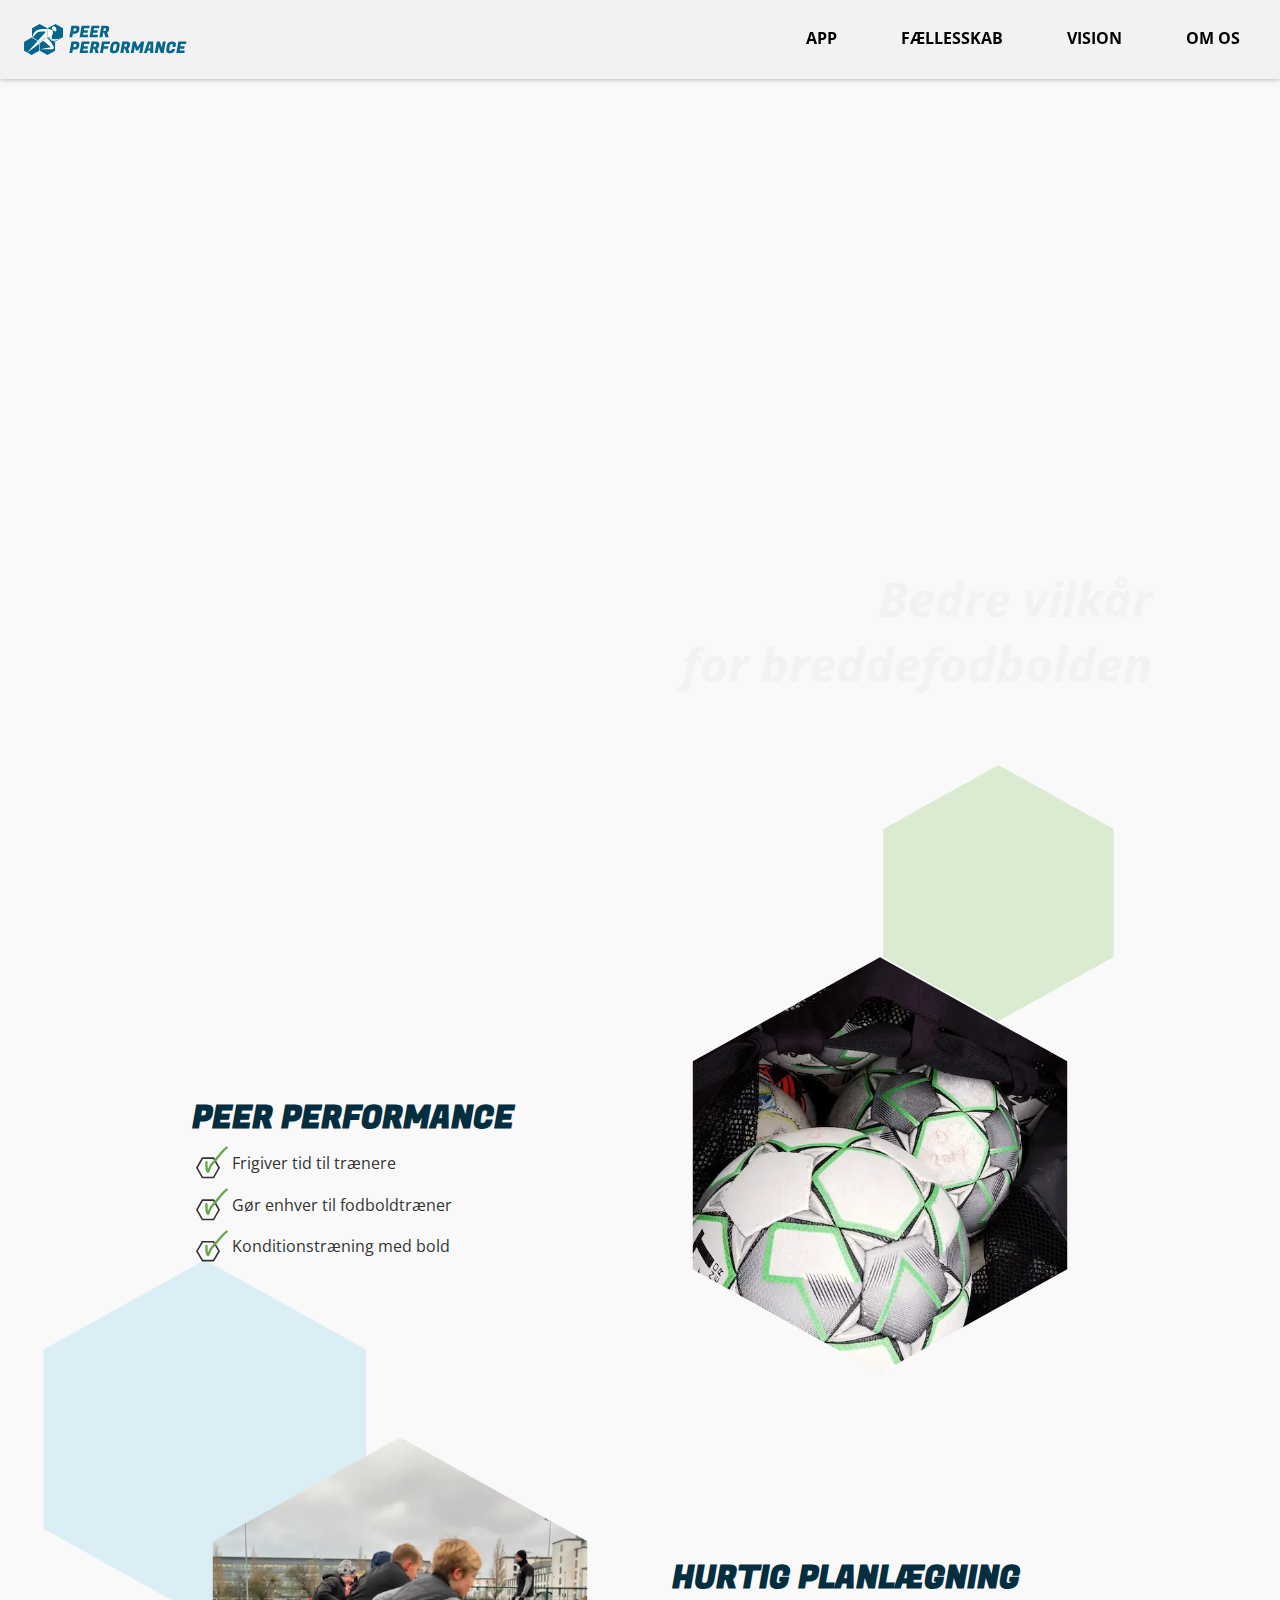
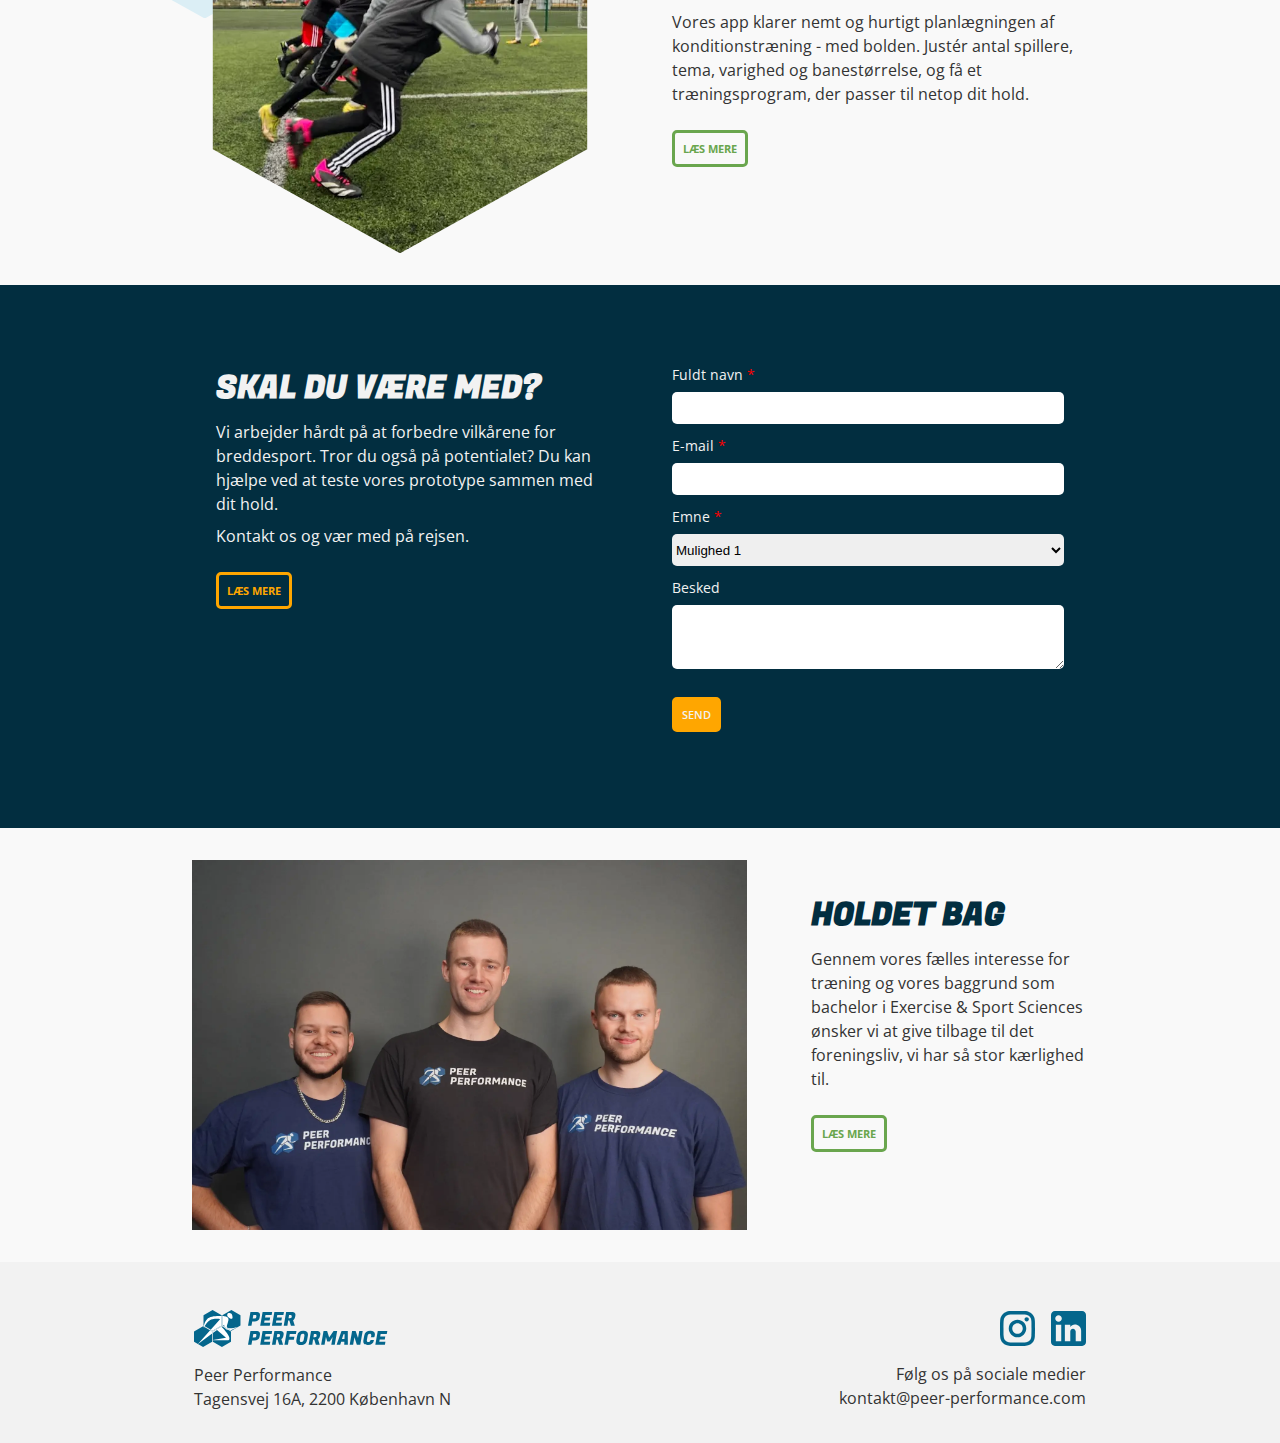
==== index.html @ 998adc9c "Correcting forms and styling. Added dropdown for subject" ====
<!DOCTYPE html>
<html lang="da">

<head>
    <meta charset="UTF-8">
    <meta name="viewport" content="width=device-width, initial-scale=1.0">
    <meta name="robots" content="noindex">

    <!-- favicon -->

    <title>Forside</title>

    <link rel="stylesheet" href="style.css">
    <link rel="stylesheet" href="hex.css">


    <link rel="preconnect" href="https://fonts.googleapis.com">
    <link rel="preconnect" href="https://fonts.gstatic.com" crossorigin>
    <link
        href="https://fonts.googleapis.com/css2?family=Fugaz+One&family=Open+Sans:ital,wght@0,300;0,400;0,500;0,600;0,700;0,800;1,300;1,400;1,500;1,600;1,700;1,800&display=swap"
        rel="stylesheet">
</head>

<body>
    <header>
        <div class="max flex_header">
            <div>
                <a href="index.html"><img src="img/svg/logo_blue.svg" alt="Logo" class="logo"></a>
            </div>
            <nav>
                <ul class="menu">
                    <li><a href="app.html">App</a></li>
                    <li><a href="community.html">Fællesskab</a></li>
                    <li><a href="vision.html">Vision</a></li>
                    <li><a href="about.html">Om os</a></li>
                </ul>
                <div class="burger">
                    <div class="line"></div>
                    <div class="line"></div>
                    <div class="line"></div>
                </div>
            </nav>
        </div>
    </header>
    <main>

        <article class="space_bottom">
            <video autoplay muted loop class="video">
                <source src="https://anikaborup.dk//kea/05_indhold/video_peer_performance/forsidevideo.mp4"
                    type="video/mp4">
            </video>
            <div class="overlay">
                <h1 class="light_txt right_txt">Bedre vilkår <br> for breddefodbolden</h1>
            </div>
        </article>

        <article class=" grid_1-1 space">
            <div class="order ">
                <img src="img/webp/bolde_i_net.webp" alt="Billede af fodbolde" class="hex">
            </div>
            <div class=" space_top">
                <h2>Peer Performance</h2>
                <div>
                    <div class="flex_row flex_checkmark">
                        <img src="img/svg/checkmark.svg" alt="checkmark" class="checkmark">
                        <p>Frigiver tid til trænere</p>
                    </div>
                    <div class="flex_row flex_checkmark">
                        <img src="img/svg/checkmark.svg" alt="checkmark" class="checkmark">
                        <p>Gør enhver til fodboldtræner</p>
                    </div>
                    <div class="flex_row flex_checkmark">
                        <img src="img/svg/checkmark.svg" alt="checkmark" class="checkmark">
                        <p>Konditionstræning med bold</p>
                    </div>
                </div>
            </div>


        </article>


        <article class="grid_1-1 space">
            <div class="">
                <img src="img/webp/drenge_lober.webp" alt="Billede af fodbolde" class="hex">
            </div>
            <div class="flex_col space_top ">
                <h2>Hurtig planlægning</h2>
                <p>Vores app klarer nemt og hurtigt planlægningen af konditionstræning - med bolden. Justér antal
                    spillere, tema, varighed
                    og banestørrelse, og få et træningsprogram, der passer til netop dit hold.</p>
                <a href="app.html" class="knap_2 green">Læs mere</a>
            </div>

        </article>

        <article>
            <!-- <img src="img/svg/blaa_top.svg" alt="figurtop" class="top"> -->
            <div class="blaa">
                <div class="layout_form grid_1-1_top luft">
                    <div class="flex_col">
                        <h2 class="light_txt">Skal du være med?</h2>
                        <p class="light_txt">Vi arbejder hårdt på at forbedre vilkårene for breddesport. Tror du også på
                            potentialet? Du kan hjælpe ved at teste
                            vores prototype sammen med dit hold.</p>
                        <p class="light_txt">Kontakt os og vær med på rejsen.</p>
                        <a href="platform.html" class="knap_2">Læs mere</a>
                    </div>
                    <form action="succes.html" name="index-form">
                        <div class="form-felt">
                            <label for="firstname">Fuldt navn <span class="required">*</span></label>
                            <input id="firstname" name="fullname" type="text" autocomplete="name" required>
                        </div>

                        <div class="form-felt">
                            <label for="email">E-mail <span class="required">*</span></label>
                            <input id="email" name="email" type="email" autocomplete="email" required>
                        </div>

                        <div class="form-felt">
                            <label for="subject">Emne <span class="required">*</span></label>
                            <!-- <input id="subject" name="subject" type="text" autocomplete="off"> -->
                            <select name="subject" id="subject">
                                <option value="opt1">Mulighed 1</option>
                                <option value="opt2">Mulighed 2</option>
                                <option value="other">Andet</option>
                            </select>
                        </div>

                        <div class="form-felt">
                            <label for="message">
                                Besked</label>
                            <textarea name="besked" id="message" rows="3" cols="40" autocomplete="off"></textarea>
                        </div>

                        <div class="button_luft">
                            <button type="submit">Send</button>
                        </div>
                    </form>
                </div>
            </div>
            <!-- <img src="img/svg/blaa_bund.svg" alt="figurbund" class="bund"> -->
        </article>

        <article class="grid_2-1 space">
            <img src="img/webp/gruppe.webp" alt="Billede af Peer Performance Team">
            <div class="flex_col space_top">
                <h2>Holdet bag</h2>
                <p>Gennem vores fælles interesse for træning og vores baggrund som bachelor i Exercise & Sport Sciences
                    ønsker vi at give
                    tilbage til det foreningsliv, vi har så stor kærlighed til.</p>
                <a href="about.html" class="knap_2 green">Læs mere</a>
            </div>
        </article>

        <!-- HEXAGON -->
        <div class="hex_green hex_index_1"></div>
        <div class="hex_blue hex_index_2"></div>
    </main>
    <footer>
        <div>
            <a href="about.html" class="footer_flex">
                <img src="img/svg/logo_blue.svg" alt="Logo" class="logo_footer">
                <p class="pf">Peer Performance</p>
                <p class="pf">Tagensvej 16A, 2200 København N</p>
            </a>
        </div>
        <div class="social_flex">
            <div class="social_icon_flex">
                <a href="https://www.instagram.com/peerperformance/">
                    <img src="img/svg/instagram.svg" alt="Instagram Logo" class="icon_social">
                </a>
                <a href="https://www.linkedin.com/company/peer-performance">
                    <img src="img/svg/linkedin.svg" alt="LinkedIn Logo" class="icon_social">
                </a>
            </div>
            <p class="pf">Følg os på sociale medier</p>
            <p class="pf">kontakt@peer-performance.com</p>

        </div>
    </footer>
    <script src="script.js"></script>
</body>

</html>
<!-- Af Sif Melkane Hansen -->

<!-- Videreudviklet fra konceptet af Gruppe 01, MMD KEA Vinteren 2023 -->
<!-- Anika Borup Sørensen -->
<!-- Frederikke Gad Kjelstrup -->
<!-- Rosemarie Chidube Dorgu -->
<!-- Sif Melkane Hansen -->
---- style.css ----
/***********************************  VARIABLER  ***********************************/

html {
  --yellow: #ffa600;
  --midnight: #022e40;
  --midnight_2: #1a4252;
  --midnight_3: #305462;
  --brand: #04668c;
  --light_blue: #dbeef5;
  --green: #6aa64e;
  --light_green: #daebd2;
  --white: #f2f2f2;
  --black: #333333;

  --font_1: "Open Sans", sans-serif;
  --font_2: "Fugaz One", sans-serif;
}

/***********************************  RESET + BASE  ***********************************/
* {
  box-sizing: border-box;
}

body {
  margin: 0 auto;
  background-color: #f9f9f9;
  max-width: 2000px;
}

main {
  background-color: #f9f9f9;
  overflow: hidden;

  display: flex;
  flex-direction: column;
  /* gap: 1rem; */
}

.max {
  max-width: 1920px;
  margin: 0 auto;
}

article {
  z-index: 1;
  position: relative;
}

.space {
  margin: 2rem;
}

.space_top {
  margin-top: 2rem;
}
.space_bottom {
  margin-bottom: 2rem;
}

/***********************************  TEKST  ***********************************/

h1 {
  font-family: "Open Sans", sans-serif;
  font-size: 2rem;
  font-style: italic;

  color: var(--midnight);
  margin: 0;
}

h2 {
  font-family: "Fugaz One", sans-serif;
  font-size: 1.35rem;
  text-transform: uppercase;
  color: var(--midnight);
  margin: 0;
}

h3 {
  font-family: "Fugaz One", sans-serif;
  font-size: 1.25rem;
  text-transform: uppercase;
  color: var(--midnight);
  margin: 0;
}

h4 {
  font-family: "Open Sans", sans-serif;
  font-size: 1.5rem;
  font-style: italic;

  text-align: center;

  color: var(--midnight);
}

h5 {
  font-family: "Fugaz One", sans-serif;
  font-size: 1rem;
  text-transform: uppercase;
  color: var(--midnight_2);
  margin: 0;
}

p {
  font-family: "Open Sans", sans-serif;
  font-size: 0.9rem;
  color: var(--black);
  margin: 0;
  max-width: 60ch;
  line-height: 1.5;
}

.pf {
  font-size: 0.75rem;
  text-align: center;
  padding: 0;
}

.quote {
  font-family: "Open Sans", sans-serif;
  font-size: 1.5rem;
  font-weight: 500;
  font-style: italic;

  color: var(--black);
  margin: 0;
}

.quote_from {
  font-family: "Open Sans", sans-serif;
  font-size: 1.25rem;
  font-weight: 500;
  font-style: italic;

  color: var(--black);
  margin: 1rem 0 0;
}

.founder {
  font-family: "Open Sans", sans-serif;
  font-size: 0.8rem;
  font-weight: 800;
  text-transform: uppercase;

  color: var(--midnight_2);
}

.light_txt {
  color: var(--white);
}

.right_txt {
  text-align: right;
}

.center {
  text-align: center;
}
.required {
  color: red;
}

/***********************************  BILLEDER + VIDEO ***********************************/

img {
  max-width: 100%;
  height: auto;
  display: block;
  margin: 0 auto;
}

.logo {
  width: 200px;
  padding: 1rem;
  margin: 0;
}

.logo_footer {
  width: 200px;
  padding: 1rem 0;
  margin: 0;
}

.checkmark {
  width: 2rem;
  margin: 0.25rem;
}

.hero {
  max-height: 500px;
}

.relative_frame {
  position: relative;
}

.overlay {
  position: absolute;
  top: 45%;
  right: 10%;
}

.video {
  width: 100%;
}

.icon {
  width: 175%;
}

.contact img {
  margin: 0;
}

/***********************************  BACKGROUNDS  ***********************************/

.gradient {
  background: linear-gradient(0.15turn, #04668c, #6aa64e, #ffa600);
}

.box {
  padding: 1rem 2rem;
}

.top {
  margin-bottom: -0.1rem;
  display: block;
  width: 105%;
}

.bund {
  margin-top: -0.1rem;
  display: block;
  width: 105%;
}
.blaa {
  background-color: var(--midnight);
  padding: 2rem 0rem;
  z-index: 2;
  /* margin-bottom: 3rem; */
}

/***********************************  HEADER  ***********************************/

header {
  z-index: 1000;

  background-color: var(--white);
  padding: 0.5rem;
  margin-bottom: 0;

  box-shadow: 0 0 5px #52525280;
}

header a {
  text-decoration: none;
  color: var(--sort);
}

header nav ul {
  list-style: none;
}

.flex_header {
  display: flex;
  flex-direction: row;
  justify-content: space-between;
  align-items: center;
}

/***********************************  BURGERMENU  ***********************************/

.burger {
  width: 30px;
  height: 20px;
  cursor: pointer;
  margin-right: 1rem;
}

.burger .line {
  width: 100%;
  height: 2px;
  background-color: var(--brand);
  margin-bottom: 5px;
  transition: 0.2s linear;
}
.burger {
  display: none;
}

@media screen and (max-width: 1000px) {
  .menu {
    display: none;
  }
  .burger {
    display: block;
  }
  .burger.active .line:nth-child(1) {
    transform: rotate(45deg) translate(5px, 5px);
    transition: 0.2s linear;
  }

  .burger.active .line:nth-child(2) {
    opacity: 0;
    transition: 0.15s linear;
  }

  .burger.active .line:nth-child(3) {
    transform: rotate(-45deg) translate(5px, -5px);
    transition: 0.2s linear;
  }

  nav.active .menu {
    display: block;
    background-color: var(--white);
    position: absolute;
    left: 0;
    top: 65px;
    width: 100%;
    height: 100%;
    /* box-shadow: 0 0 10px rgba(0, 0, 0, 0.1); */
    z-index: 100;
  }

  nav.active .menu li {
    margin: 2rem 0;
  }
}

/***********************************  FOOTER  ***********************************/

footer {
  background-color: var(--white);
  padding: 2rem;

  display: flex;
  flex-direction: column;
  align-items: center;
  gap: 4rem;
}

.pf {
  font-size: 1rem;
  padding: 0;
}

.social_flex,
.footer_flex {
  display: flex;
  flex-direction: column;
  align-items: center;
}
.social_icon_flex {
  display: flex;
  flex-direction: row;
  align-items: center;
  justify-items: center;
  gap: 1rem;
  margin: 1rem 0;
}

/***********************************  LINKS  ***********************************/

a {
  text-decoration: none;
  color: var(--sort);
}

.link {
  text-decoration: underline;
}

/***********************************  LISTER  ***********************************/

ul {
  font-family: "Open Sans", sans-serif;
  font-size: 1rem;
  font-weight: bold;
  text-align: center;
  text-transform: uppercase;
  color: var(--sort);

  padding: 1rem 1rem 1rem 1rem;
  margin: 0;
}

li {
  padding: 0 1rem;
}

/***********************************  LISTEPUNKTER  ***********************************/

/* Nedenstående er lånt herfra https://codepen.io/toianw/pen/YqEqrz */

li {
  list-style-type: none;
}

li > a {
  display: inline-block;
  position: relative;
}

li > a::after {
  content: "";
  display: block;
  margin: auto;
  height: 3px;
  width: 0;
  top: 5px;
  background: transparent;
  transition: all 0.3s;
}

li > a:hover::after,
li > a.active-nav::after {
  width: 100%;
  background: var(--yellow);
}

/***********************************  FORM  ***********************************/

form {
  border-radius: 8px;
  display: flex;
  flex-direction: column;
  gap: 0.75rem;

  font-family: "Open Sans", sans-serif;
  font-size: 0.85rem;
  color: var(--white);

  /* margin: 2rem 0 0; */
}

label,
input,
select {
  display: block;
  max-width: 100%;
  height: 2rem;
  border-radius: 5px;
  border: none;
}

label {
  height: fit-content;
}

textarea {
  display: block;
  max-width: 100%;
  min-width: 100%;
  height: 4rem;
  border-radius: 5px;
  border: none;
}

.form-felt {
  display: grid;
  gap: 0.5rem;
}

/***********************************  KNAPPER  ***********************************/

button {
  background-color: var(--yellow);
  border-style: solid;
  border-color: var(--yellow);
  border-radius: 5px;
  padding: 0.5rem;

  font-family: "Open Sans", sans-serif;
  font-size: 0.7rem;
  font-weight: 600;
  color: var(--white);
  text-transform: uppercase;
  width: fit-content;
}

button:visited {
  color: var(--white);
}

button:hover {
  border-style: solid;
  border-color: var(--yellow);
  background-color: transparent;
  color: var(--yellow);
}

.button_luft {
  padding: 1rem 0rem;
}

.knap_1 {
  background-color: var(--green);
  border-style: solid;
  border-color: var(--green);
  border-radius: 5px;
  padding: 0.5rem;
  margin-top: 1rem;

  font-family: "Open Sans", sans-serif;
  font-size: 0.7rem;
  font-weight: 600;
  color: var(--white);
  text-transform: uppercase;
  width: fit-content;
}

.knap_1:visited {
  color: var(--white);
}

.knap_1:hover {
  border-style: solid;
  border-color: var(--green);
  background-color: transparent;
  color: var(--green);
}

.knap_2 {
  border-style: solid;
  border-color: var(--yellow);
  border-radius: 5px;
  padding: 0.5rem;
  margin-top: 1rem;

  font-family: "Open Sans", sans-serif;
  font-size: 0.7rem;
  font-weight: 700;
  color: var(--yellow);
  text-transform: uppercase;
  width: fit-content;
}

.knap_2:visited {
  color: var(--yellow);
}
.knap_2:hover {
  background-color: var(--yellow);
  color: var(--white);
}

.green {
  border-color: var(--green);
  color: var(--green);
}

.green:visited {
  color: var(--green);
}
.green:hover {
  background-color: var(--green);
  color: var(--white);
}

/***********************************  FLEX + GRID  ***********************************/

.flex_row {
  display: flex;
  flex-direction: row;
}
.flex_col {
  display: flex;
  flex-direction: column;
  gap: 0.5rem;
  /* margin: 2rem auto; */
}

.flex_space {
  margin: 2rem auto;
}

.flex_elements {
  display: flex;
  flex-direction: row;
  justify-content: space-between;
}

.flex_checkmark {
  align-items: center;
}

.grid_flex {
  display: grid;
  grid-template-columns: repeat(auto-fill, minmax(250px, 1fr));
  gap: 2rem;
}

.grid_1-4 {
  display: grid;
  grid-template-columns: 1fr 4fr;
  gap: 1rem;
}

.grid_1-1-1_mobil {
  display: grid;
  grid-template-columns: 1fr 1fr 1fr;
  gap: 1rem;
}

.grid_step {
  display: grid;
  grid-template-columns: 1fr 1fr;
  gap: 2rem;
  align-items: center;
  margin-top: 2rem;

  position: relative;
}
/* .step_arrow_1 {
  height: 100px;
} */
.step_hex_2 {
  grid-column: 1;
  grid-row: 3;
}

.step_txt_2 {
  grid-column: 2;
  grid-row: 3;
}

.step_arrow_2 {
  grid-column: 1;
  grid-row: 4;
}
.step_hex_3 {
  grid-column: 1;
}
.step_txt_3 {
  grid-column: 2;
  grid-row: 5;
}

.about_headings {
  display: flex;
  flex-direction: column;
  gap: 0.25rem;
}
.about_contact {
  display: flex;
  flex-direction: column;
  gap: 0.75rem;
  margin-top: 0.75rem;
}

.contact {
  display: flex;
  flex-direction: row;
  gap: 1rem;
  align-items: center;
}

.layout_form {
  display: flex;
  flex-direction: column;
  gap: 2.5rem;
}

/***********************************  SPECIALS  ***********************************/

.luft {
  padding: 1rem 1.5rem;
}

.badge {
  z-index: 1;
  position: absolute;
  top: 92%;
  left: 30%;
  width: 4rem;
}

/***********************************  TABLET  ***********************************/
/***********************************  TABLET  ***********************************/

@media (min-width: 600px) {
  /************** TEXT **************/
  h1 {
    font-size: 2.75rem;
  }

  /************** GRID **************/

  .order {
    order: 2;
  }

  .grid_1-1 {
    display: grid;
    grid-template-columns: 1fr 1fr;
    gap: 4rem;
    align-items: center;

    margin: 2rem 10%;
  }
  .grid_1-1_top {
    display: grid;
    grid-template-columns: 1fr 1fr;
    gap: 4rem;

    margin: 2rem 10%;
  }

  .grid_flex {
    display: grid;
    grid-template-columns: repeat(auto-fill, minmax(250px, 1fr));
    gap: 3rem;
  }

  .center_web {
    text-align: center;
  }

  .badge {
    z-index: 1;
    position: absolute;
    top: 90%;
    left: 30%;
    width: 5rem;
  }
}

/***********************************  DESKTOP  ***********************************/
/***********************************  DESKTOP  ***********************************/

@media (min-width: 1000px) {
  /************** HEADER **************/
  header {
    position: sticky;
    top: 0;
    display: flex;
    justify-content: space-between;
    align-items: center;
  }

  header nav ul {
    display: flex;
    justify-content: space-between;
    list-style: none;

    gap: 2rem;
    overflow-x: auto;
  }
  .flex_header {
    width: 1400px;
    margin: 0 auto;
  }

  footer {
    display: flex;
    flex-direction: row;
    justify-content: space-around;
  }

  .footer_flex {
    align-items: start;
  }

  .social_flex {
    align-items: end;
  }

  /************** WHITESPACE **************/
  .space {
    margin: 2rem 15%;
  }

  .frame {
    padding: 2rem 2rem;
    border-radius: 5px;
  }

  .distance {
    margin: 2rem 15%;
  }

  .box {
    padding: 5rem 10rem;
  }

  .grid_1-1 {
    margin: 2rem 15%;
  }
  .grid_1-1_top {
    margin: 2rem 15%;
  }
  /************** TEKSTER **************/
  h1 {
    font-size: 3rem;
    margin: 5rem 0;
  }
  h2 {
    font-size: 2rem;
  }
  h3 {
    font-size: 1.25rem;
  }
  h4 {
    font-size: 3.5rem;
    margin: 0 15%;
  }

  p {
    font-size: 1rem;
  }

  /************** GRID **************/

  .grid_flex {
    display: grid;
    grid-template-columns: repeat(auto-fill, minmax(275px, 1fr));
    gap: 3rem;
  }

  .grid_2-1 {
    display: grid;
    grid-template-columns: 2fr 1fr;
    gap: 4rem;

    margin: 2rem 15%;
  }

  .grid_1-1-1 {
    display: grid;
    grid-template-columns: 1fr 1fr 1fr;
    gap: 2rem;
    margin: 2rem 15%;
  }
  .grid_step {
    display: grid;
    grid-template-columns: 2fr 1fr 2fr 1fr 2fr;
    gap: 2rem;
    align-items: center;
  }

  .step_txt_1 {
    grid-column: 1;
    grid-row: 2;
  }
  .step_arrow_1 {
    transform: rotate(270deg);
    grid-column: 2;
    grid-row: 1;
  }
  .step_hex_2 {
    grid-column: 3;
    grid-row: 1;
  }

  .step_txt_2 {
    grid-column: 3;
    grid-row: 2;
  }

  .step_arrow_2 {
    transform: rotate(270deg);
    grid-column: 4;
    grid-row: 1;
  }
  .step_hex_3 {
    grid-column: 5;
    grid-row: 1;
  }
  .step_txt_3 {
    grid-column: 5;
    grid-row: 2;
  }
  .badge {
    z-index: 1;
    position: absolute;
    top: 28%;
    left: 93%;
    width: 5rem;
  }

  /************** VIDEO + FOTO **************/
  .overlay {
    position: absolute;
    top: 50%;
    right: 10%;
  }
  .video {
    margin: 0;
    height: 90vh;
  }

  /* .image {
    border-radius: 5px;
  } */

  .icon {
    width: 175%;
    /* margin: 0 auto 3rem; */
  }

  /************** FOTO HOVER **************/
  .person .image-container {
    position: relative;
    width: 100%;
  }

  .person .image-container .hover-img {
    position: absolute;
    top: -32px;
    left: 0;
    opacity: 0;
    transition: opacity 0.3s ease-in-out;
  }

  .person .image-container:hover .hover-img {
    opacity: 1;
  }
}
---- hex.css ----
/***********************************  HEXAGONER  ***********************************/

.hex {
  clip-path: polygon(50% 0, 95% 25%, 95% 75%, 50% 100%, 5% 75%, 5% 25%);
  max-height: 430px;
}

.hex_bag {
  clip-path: polygon(50% 0, 95% 25%, 95% 75%, 50% 100%, 5% 75%, 5% 25%);
  background-color: var(--brand);
  width: 100%;
  padding: 3%;
}

.hex_bag_2 {
  clip-path: polygon(50% 0, 95% 25%, 95% 75%, 50% 100%, 5% 75%, 5% 25%);
  background-color: var(--brand);
  width: 100%;
  padding: 3%;
}

.hex_baggrund {
  position: relative;
}

.hex_green {
  background-color: var(--light_green);
  clip-path: polygon(50% 0, 95% 25%, 95% 75%, 50% 100%, 5% 75%, 5% 25%);
  aspect-ratio: 1/1;
  width: 20%;
}

.hex_blue {
  background-color: var(--light_blue);
  clip-path: polygon(50% 0, 95% 25%, 95% 75%, 50% 100%, 5% 75%, 5% 25%);
  aspect-ratio: 1/1;
  width: 20%;
}

.hex_gradient {
  background: linear-gradient(0.15turn, #dbeef5, #daebd2, #ffe1a9);
  clip-path: polygon(50% 0, 95% 25%, 95% 75%, 50% 100%, 5% 75%, 5% 25%);
  aspect-ratio: 1/1;
  width: 20%;
}

/***********************************  PLACERING  ***********************************/

.hex_index_1 {
  position: absolute;
  top: 85%;
  left: 68%;
  width: 47%;
}
.hex_index_2 {
  position: absolute;
  top: 150%;
  left: -21%;
  width: 78%;
}

.hex_app_1 {
  position: absolute;
  top: 87%;
  left: 40%;
  width: 61%;
}
.hex_app_2 {
  position: absolute;
  top: 510%;
  left: 34%;
  width: 65%;
}
.hex_vision_1 {
  position: absolute;
  top: 70%;
  left: -17%;
  width: 61%;
}
.hex_vision_2 {
  position: absolute;
  top: 115%;
  left: 70%;
  width: 33%;
}
.hex_vision_3 {
  position: absolute;
  top: 173%;
  left: 58%;
  width: 55%;
}

/***********************************  TABLET  ***********************************/

@media (min-width: 600px) {
  .hex_bag {
    margin: 1rem;
  }

  .hex_index_1 {
    top: 121%;
    left: 67%;
    width: 20%;
  }
  .hex_index_2 {
    top: 100%;
    left: 2%;
    width: 28%;
  }

  .hex_app_1 {
    top: 99%;
    left: 20%;
    width: 21%;
  }
  .hex_app_2 {
    top: 316%;
    left: 27%;
    width: 20%;
  }
  .hex_vision_1 {
    top: 70%;
    left: 9%;
    width: 20%;
  }

  .hex_vision_2 {
    top: 71%;
    left: 74%;
    width: 35%;
  }

  .hide {
    display: none;
  }
}

/***********************************  DESKTOP  ***********************************/

@media (min-width: 1000px) {
  .hex_index_1 {
    top: 85%;
    left: 68%;
    width: 20%;
  }
  .hex_index_2 {
    top: 140%;
    left: 2%;
    width: 28%;
  }

  .hex_app_1 {
    top: 106%;
    left: 20%;
    width: 21%;
  }
  .hex_app_2 {
    top: 316%;
    left: 27%;
    width: 20%;
  }
  .hex_vision_1 {
    top: 70%;
    left: 9%;
    width: 20%;
  }

  .hex_vision_2 {
    top: 71%;
    left: 74%;
    width: 35%;
  }
}
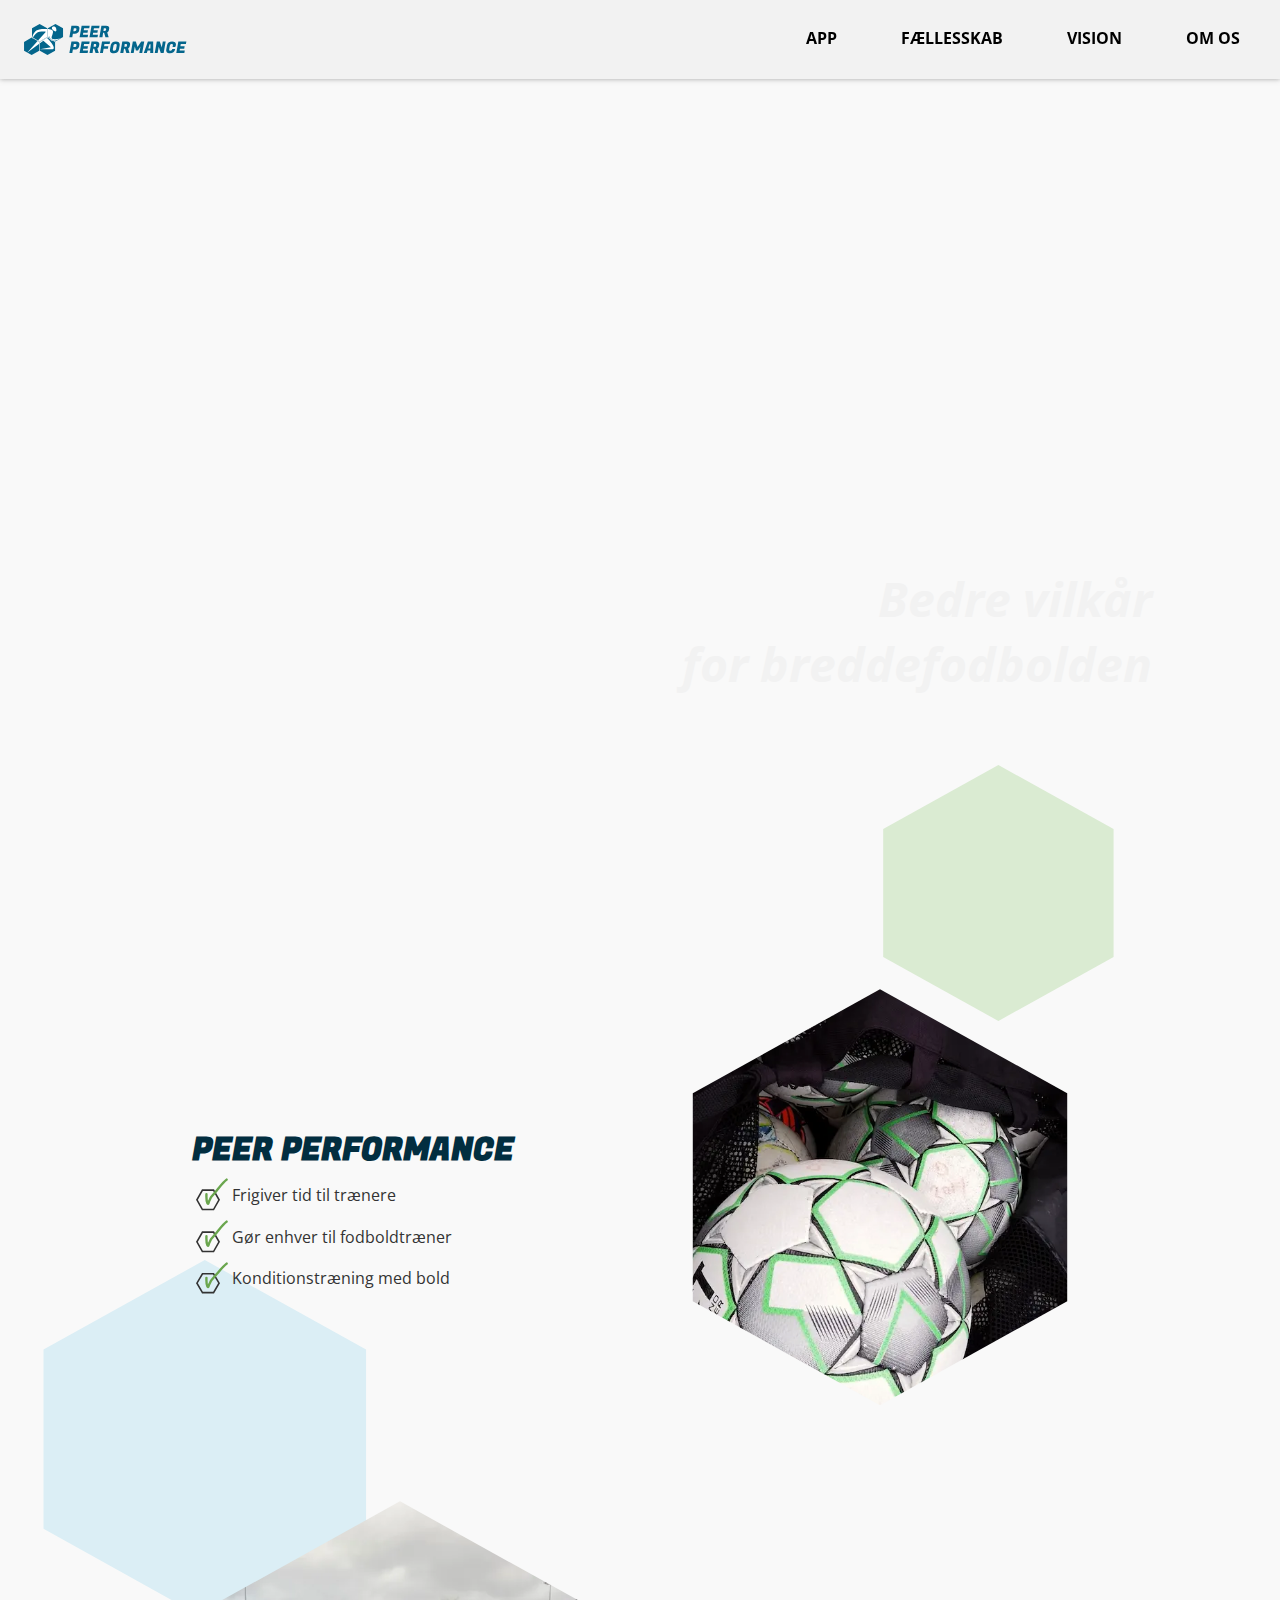
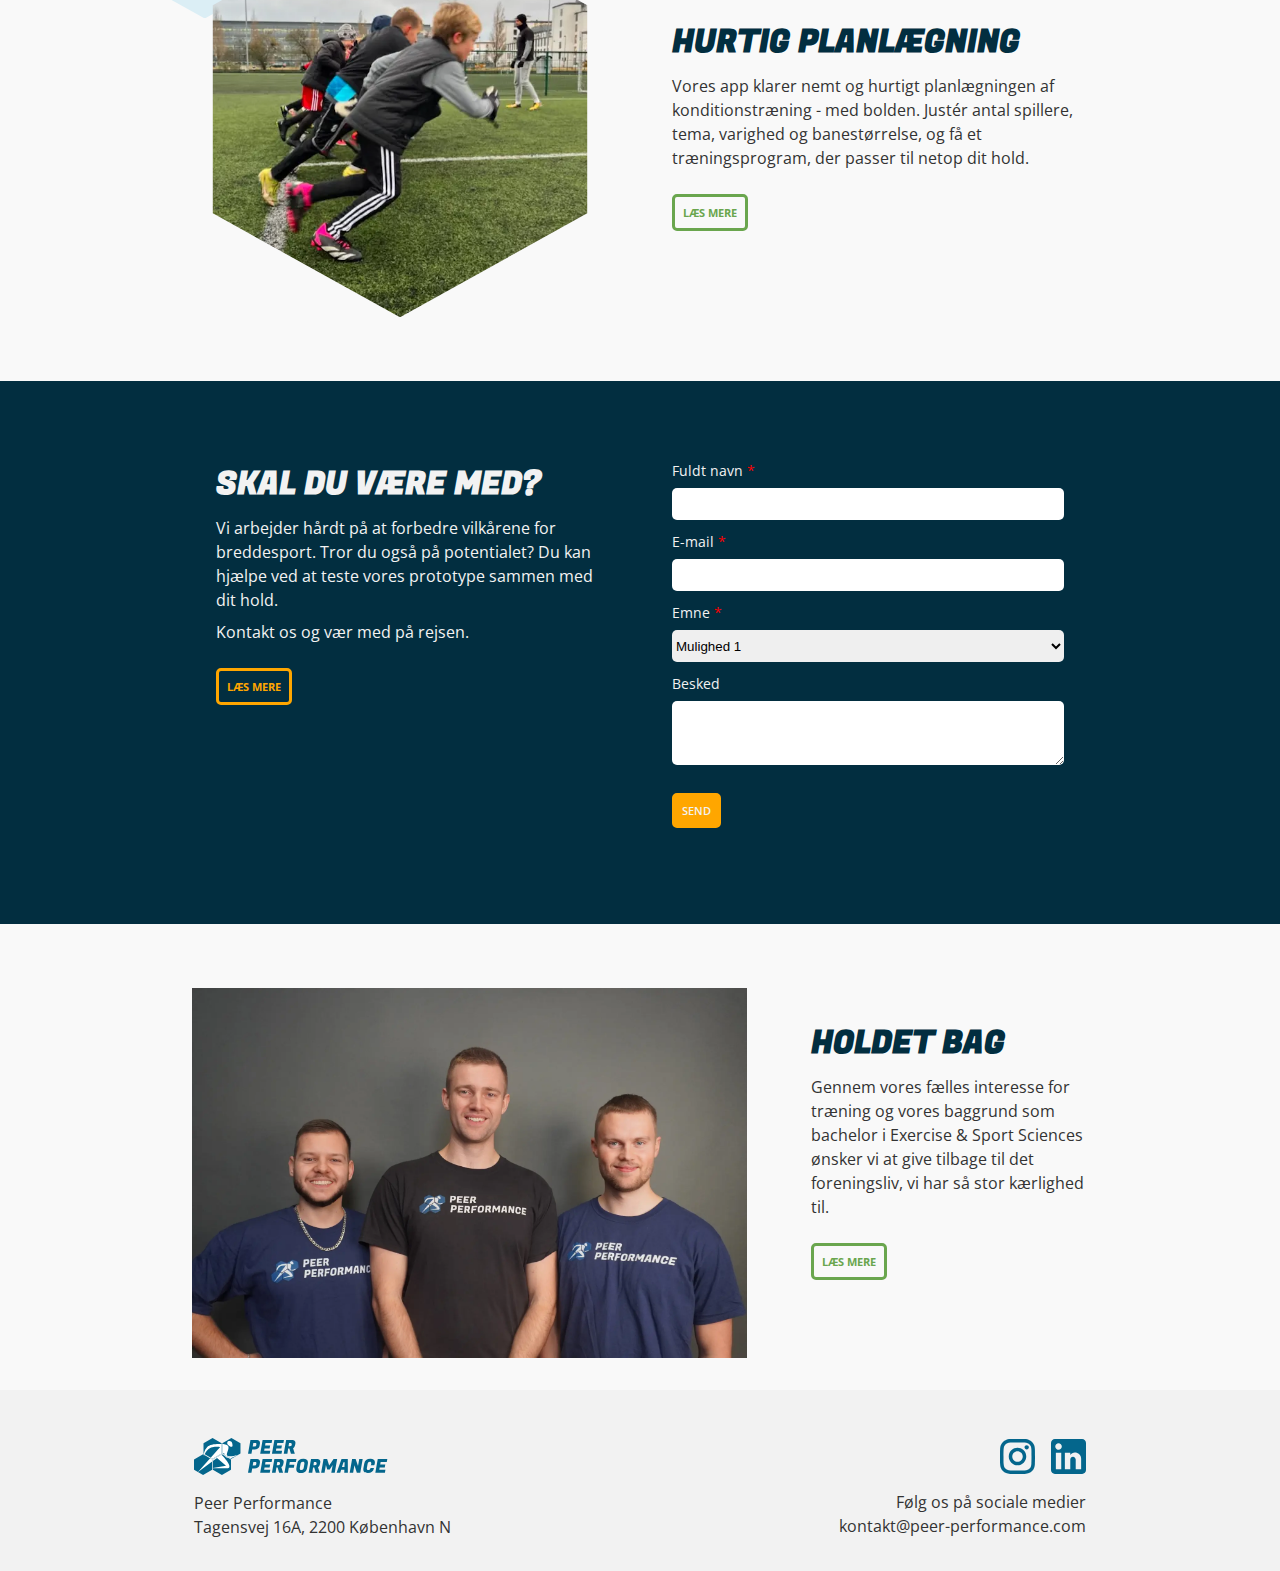
==== commit 5ccbba0a: "favicon" ====
--- a/index.html
+++ b/index.html
@@ -6,7 +6,10 @@
     <meta name="viewport" content="width=device-width, initial-scale=1.0">
     <meta name="robots" content="noindex">
 
-    <!-- favicon -->
+    <link rel="apple-touch-icon" sizes="180x180" href="apple-touch-icon.png">
+    <link rel="icon" type="image/png" sizes="32x32" href="favicon-32x32.png">
+    <link rel="icon" type="image/png" sizes="16x16" href="favicon-16x16.png">
+    <link rel="manifest" href="site.webmanifest">
 
     <title>Forside</title>
 
--- a/style.css
+++ b/style.css
@@ -197,8 +197,8 @@
 
 .overlay {
   position: absolute;
-  top: 45%;
-  right: 10%;
+  top: 55%;
+  right: 5%;
 }
 
 .video {
@@ -333,6 +333,8 @@
 footer {
   background-color: var(--white);
   padding: 2rem;
+  position: relative;
+  z-index: 5;
 
   display: flex;
   flex-direction: column;
@@ -679,6 +681,10 @@
 /***********************************  TABLET  ***********************************/
 
 @media (min-width: 600px) {
+  main {
+    gap: 2rem;
+  }
+
   /************** TEXT **************/
   h1 {
     font-size: 2.75rem;
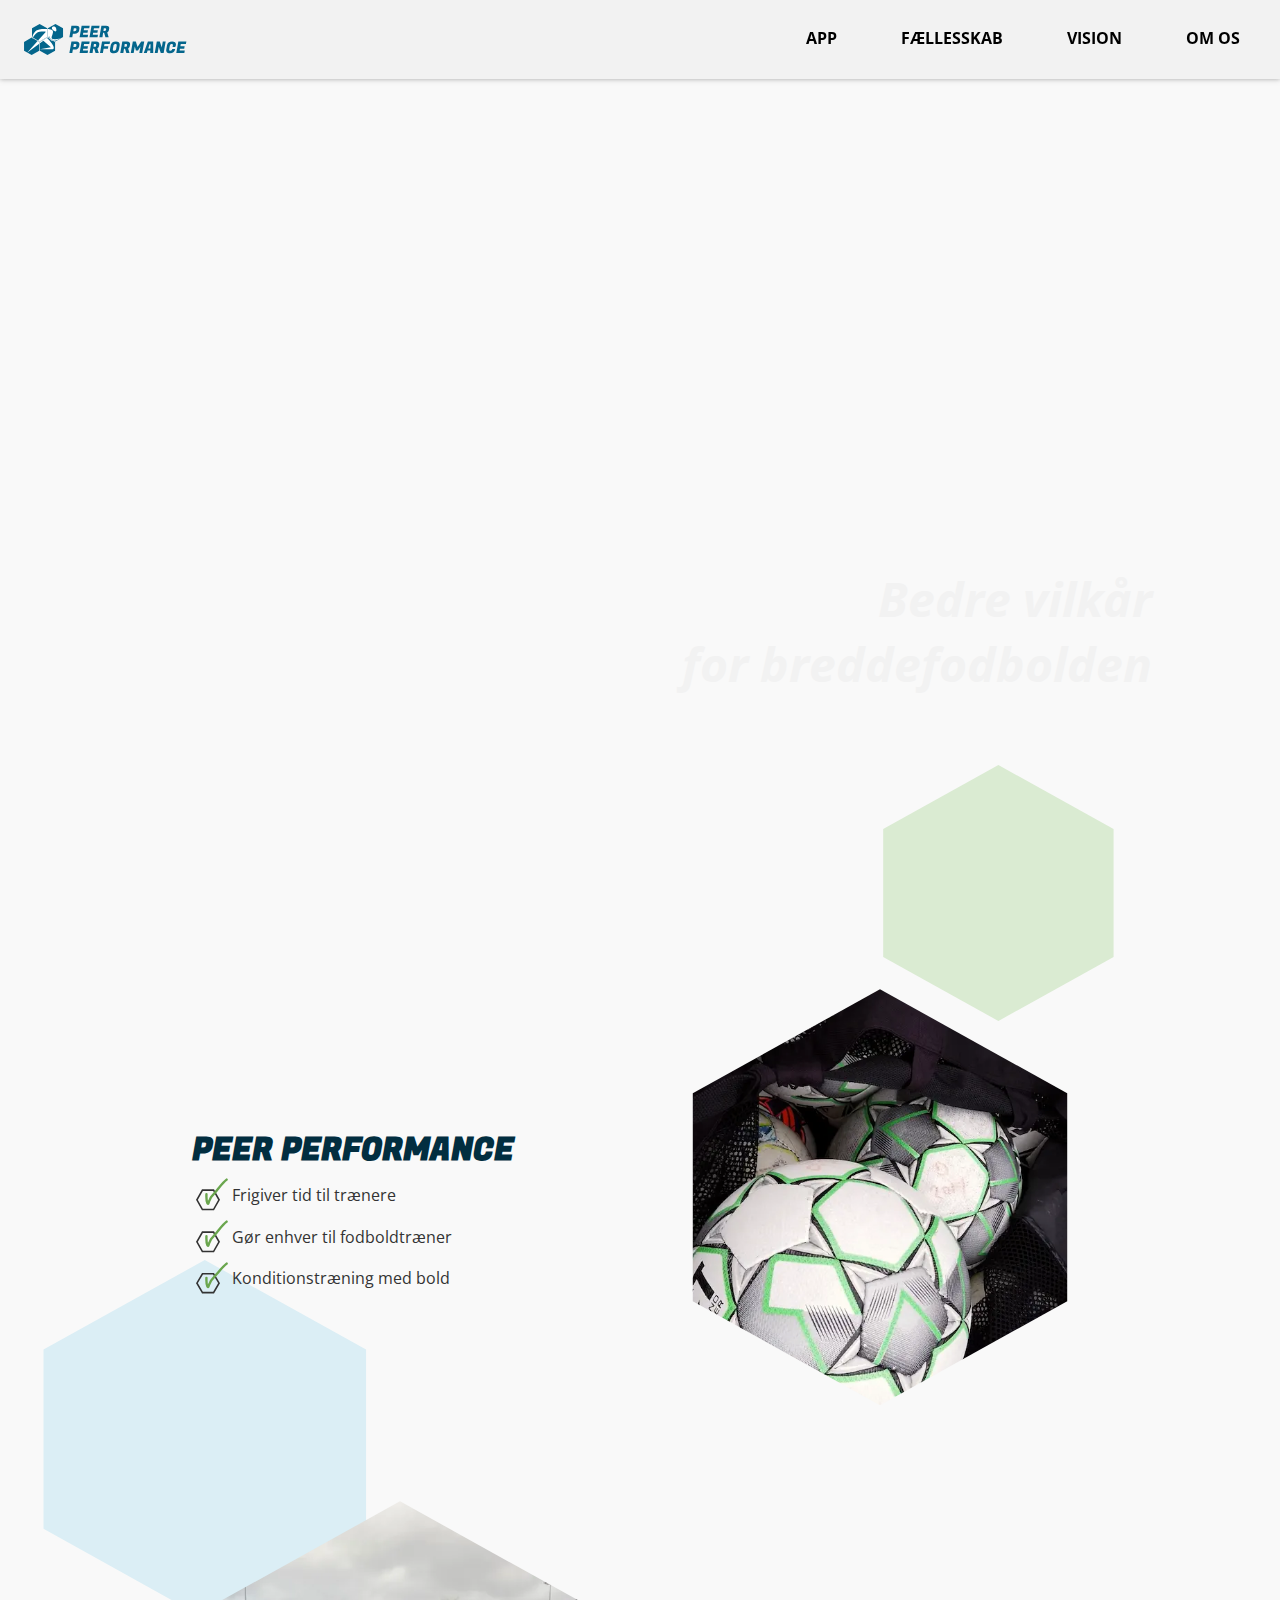
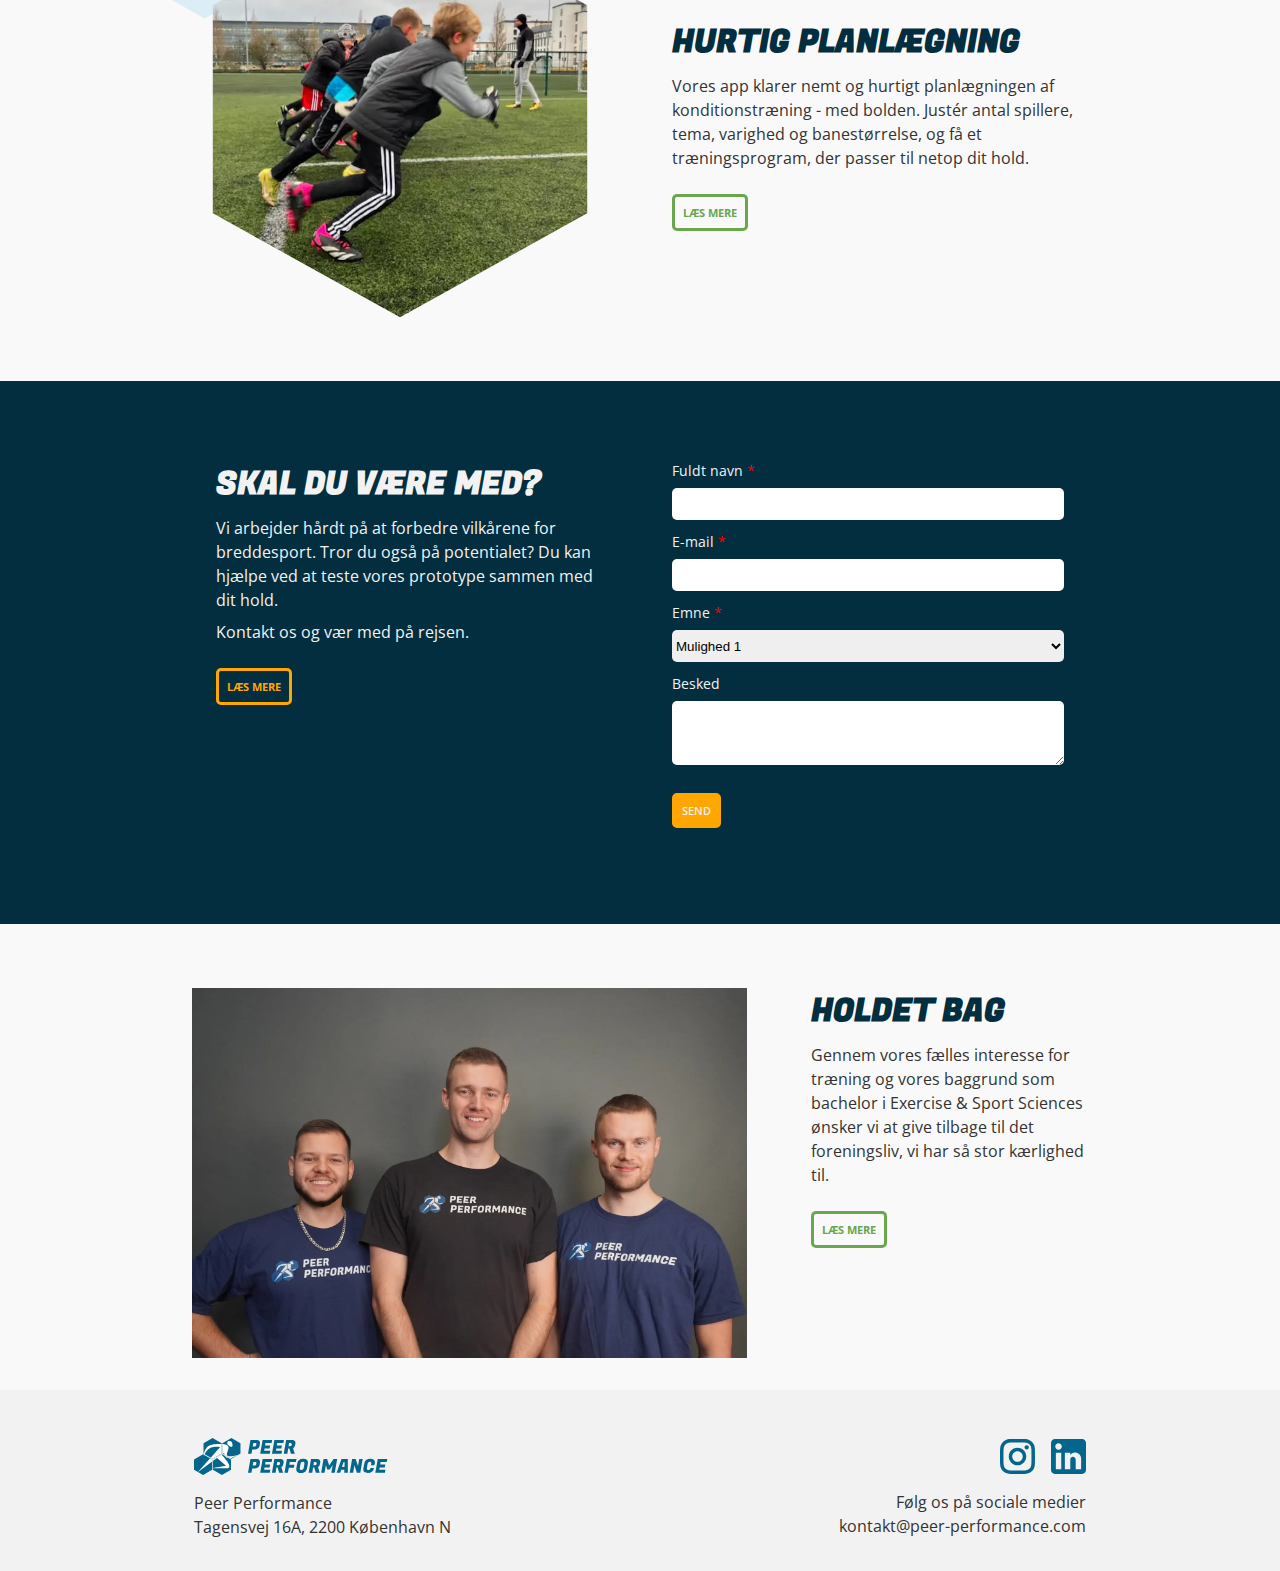
==== commit bf9d3869: "adjusting" ====
--- a/index.html
+++ b/index.html
@@ -52,7 +52,7 @@
                 <source src="https://anikaborup.dk//kea/05_indhold/video_peer_performance/forsidevideo.mp4"
                     type="video/mp4">
             </video>
-            <div class="overlay">
+            <div class="heading">
                 <h1 class="light_txt right_txt">Bedre vilkår <br> for breddefodbolden</h1>
             </div>
         </article>
@@ -147,7 +147,7 @@
 
         <article class="grid_2-1 space">
             <img src="img/webp/gruppe.webp" alt="Billede af Peer Performance Team">
-            <div class="flex_col space_top">
+            <div class="flex_col">
                 <h2>Holdet bag</h2>
                 <p>Gennem vores fælles interesse for træning og vores baggrund som bachelor i Exercise & Sport Sciences
                     ønsker vi at give
--- a/style.css
+++ b/style.css
@@ -6,6 +6,7 @@
   --midnight_2: #1a4252;
   --midnight_3: #305462;
   --brand: #04668c;
+  --brand_light: #6da6bc;
   --light_blue: #dbeef5;
   --green: #6aa64e;
   --light_green: #daebd2;
@@ -70,7 +71,7 @@
 
 h2 {
   font-family: "Fugaz One", sans-serif;
-  font-size: 1.35rem;
+  font-size: 1.45rem;
   text-transform: uppercase;
   color: var(--midnight);
   margin: 0;
@@ -195,7 +196,7 @@
   position: relative;
 }
 
-.overlay {
+.heading {
   position: absolute;
   top: 55%;
   right: 5%;
@@ -370,7 +371,60 @@
 }
 
 .link {
+  font-family: "Open Sans", sans-serif;
+  font-size: 0.9rem;
   text-decoration: underline;
+  color: var(--brand);
+}
+/***********************************  OVERLAY  ***********************************/
+.overlay-trigger {
+  text-decoration: underline;
+  color: var(--brand_light);
+}
+/*  */
+.overlay-close {
+  display: flex;
+  flex-direction: column;
+  gap: 1rem;
+
+  position: fixed;
+  z-index: 10;
+  top: 50%;
+  left: 50%;
+  width: 75%;
+  padding: 2rem;
+  background: var(--midnight);
+  border-radius: 5px;
+  opacity: 0;
+  visibility: hidden;
+  transition: 0.2s ease-in-out;
+  transform: translate(-50%, -50%);
+}
+.overlay-close.is-open {
+  opacity: 1;
+  visibility: visible;
+}
+
+.overlay-close:hover {
+  cursor: pointer;
+}
+
+/*  */
+.overlay01 {
+  position: fixed;
+  top: 0;
+  left: 0;
+  z-index: 2;
+  width: 100%;
+  height: 100%;
+  background: rgba(0, 0, 0, 0.7);
+  opacity: 0;
+  visibility: hidden;
+  transition: 0.3s linear;
+}
+.overlay01.is-open {
+  opacity: 1;
+  visibility: visible;
 }
 
 /***********************************  LISTER  ***********************************/
@@ -729,6 +783,10 @@
     left: 30%;
     width: 5rem;
   }
+
+  .overlay-close {
+    width: 50%;
+  }
 }
 
 /***********************************  DESKTOP  ***********************************/
@@ -815,6 +873,10 @@
     font-size: 1rem;
   }
 
+  .link {
+    font-size: 1rem;
+  }
+
   /************** GRID **************/
 
   .grid_flex {
@@ -885,7 +947,7 @@
   }
 
   /************** VIDEO + FOTO **************/
-  .overlay {
+  .heading {
     position: absolute;
     top: 50%;
     right: 10%;
@@ -921,4 +983,9 @@
   .person .image-container:hover .hover-img {
     opacity: 1;
   }
-}
+
+  .overlay-close {
+    width: 35%;
+    padding: 2rem 4rem;
+  }
+}
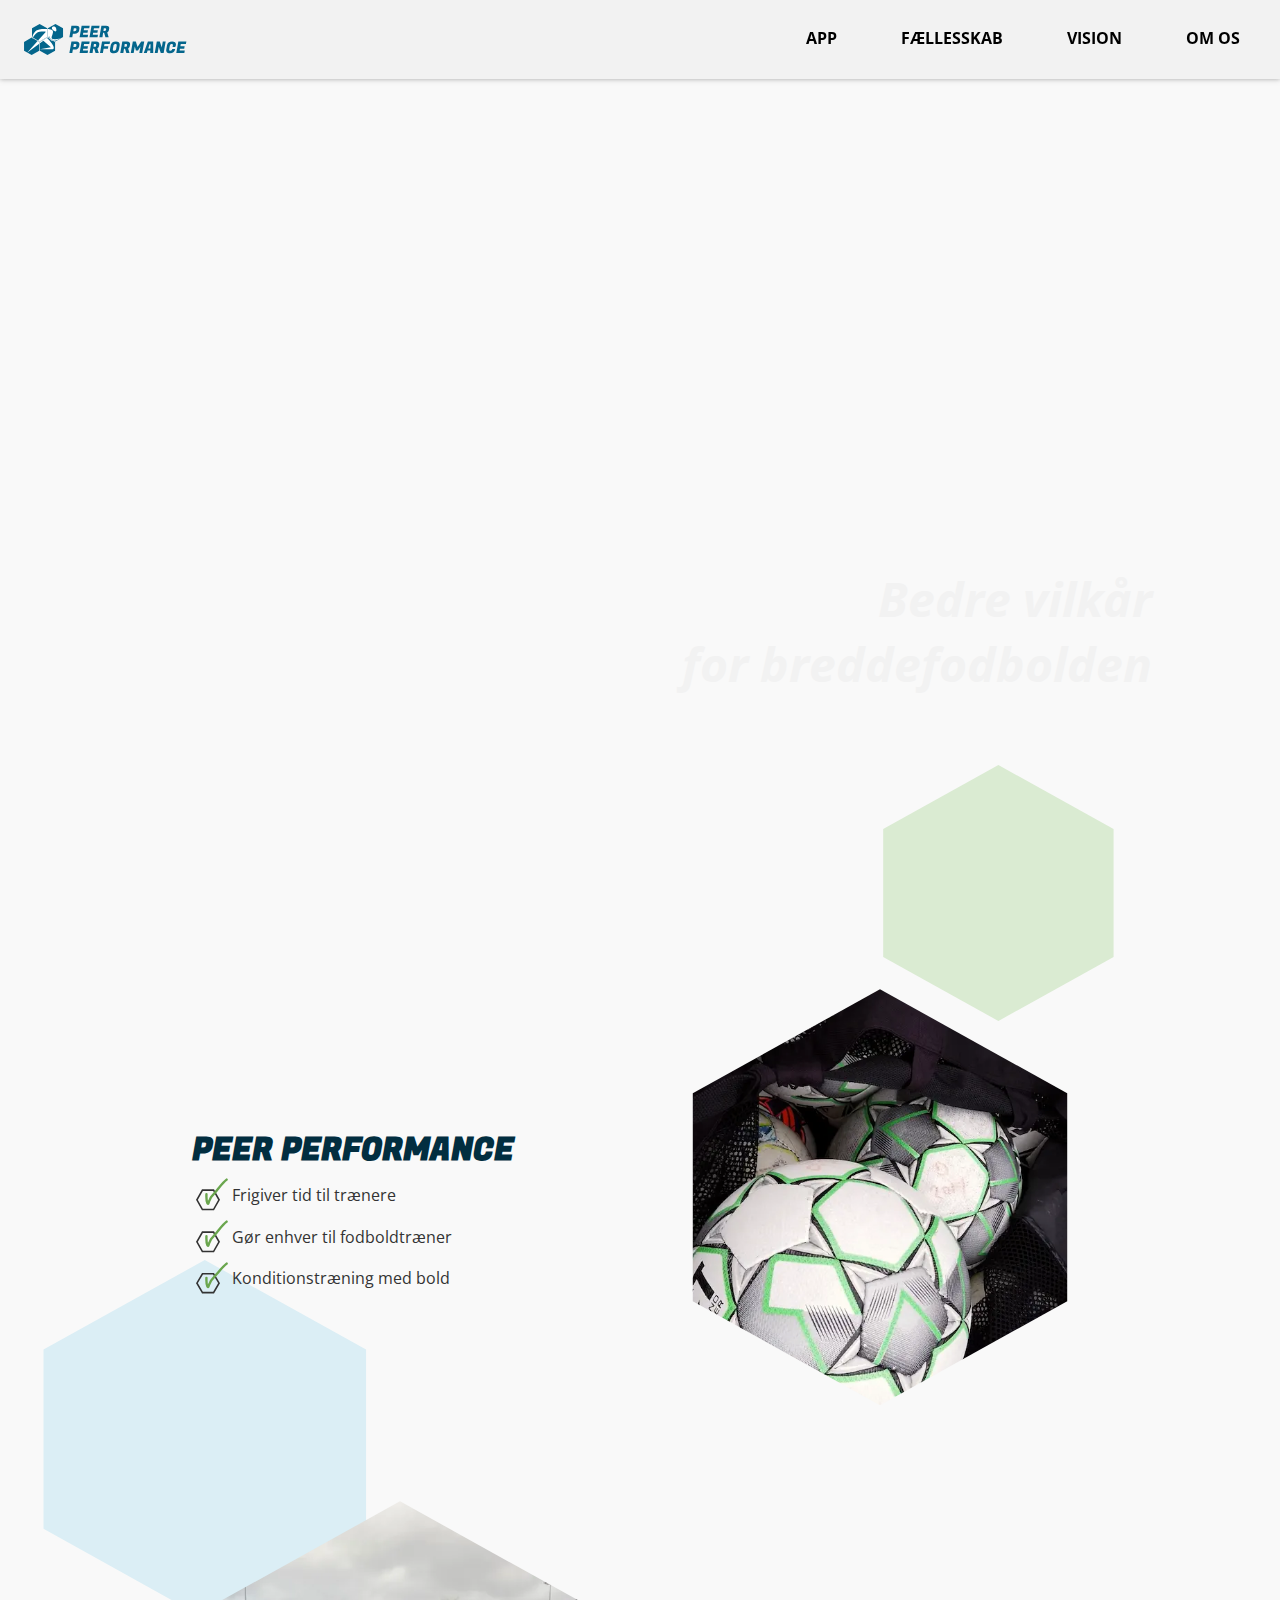
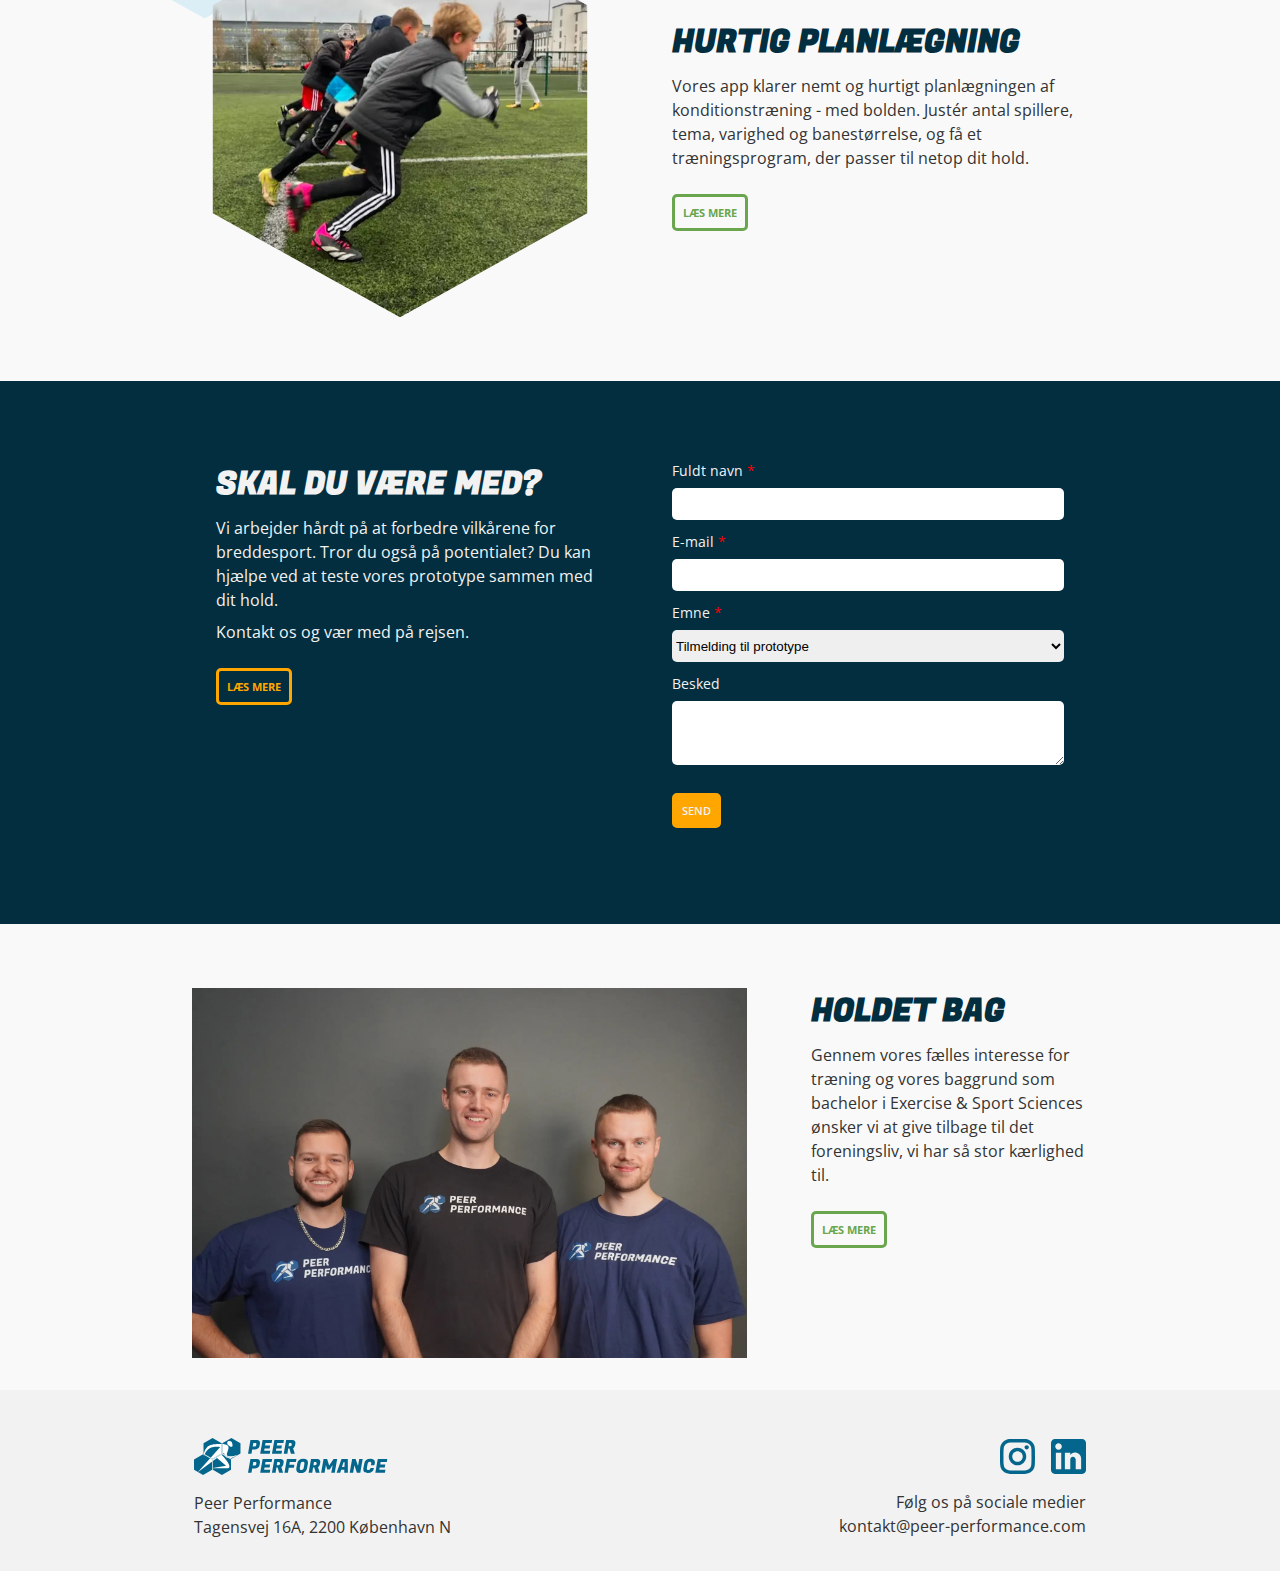
==== commit 8eb12f5d: "Adjustments after metting with C-team" ====
--- a/index.html
+++ b/index.html
@@ -124,8 +124,8 @@
                             <label for="subject">Emne <span class="required">*</span></label>
                             <!-- <input id="subject" name="subject" type="text" autocomplete="off"> -->
                             <select name="subject" id="subject">
-                                <option value="opt1">Mulighed 1</option>
-                                <option value="opt2">Mulighed 2</option>
+                                <option value="opt1">Tilmelding til prototype</option>
+                                <option value="opt2">Spørgsmål om virksomheden</option>
                                 <option value="other">Andet</option>
                             </select>
                         </div>
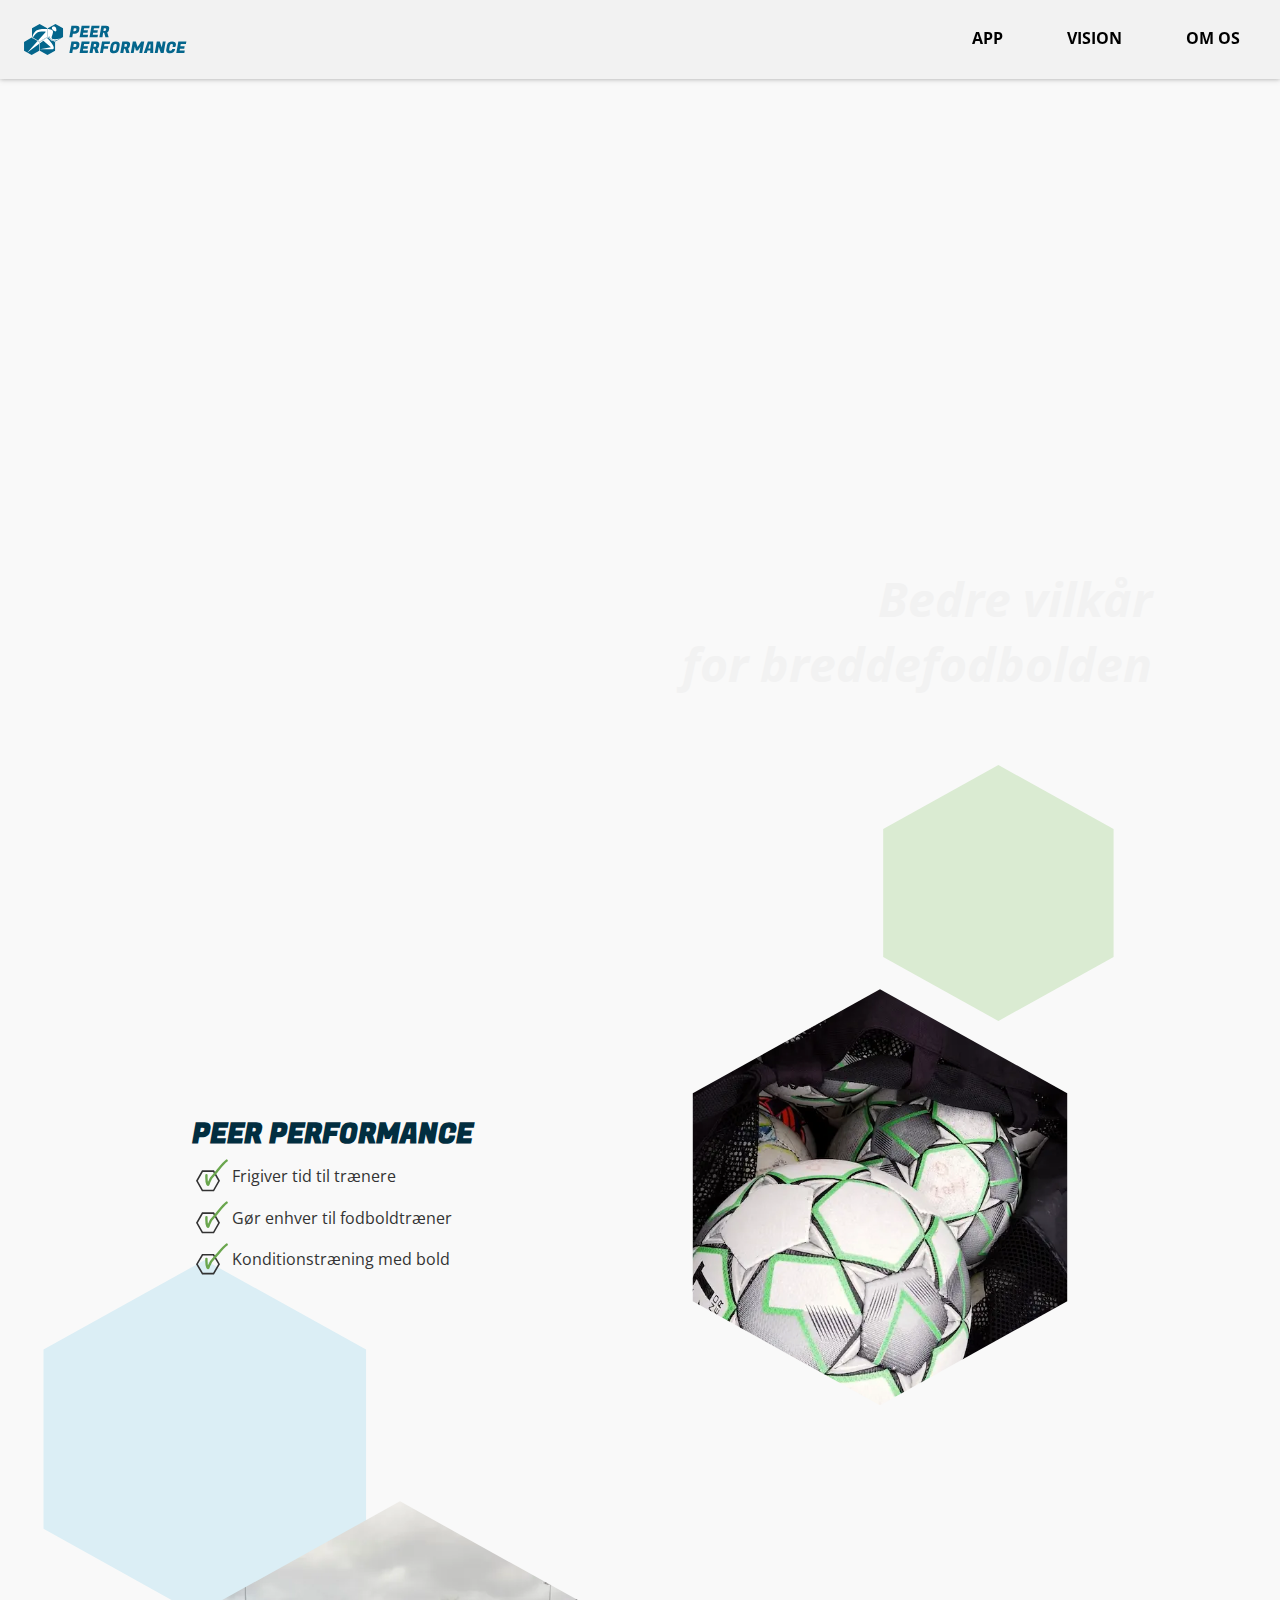
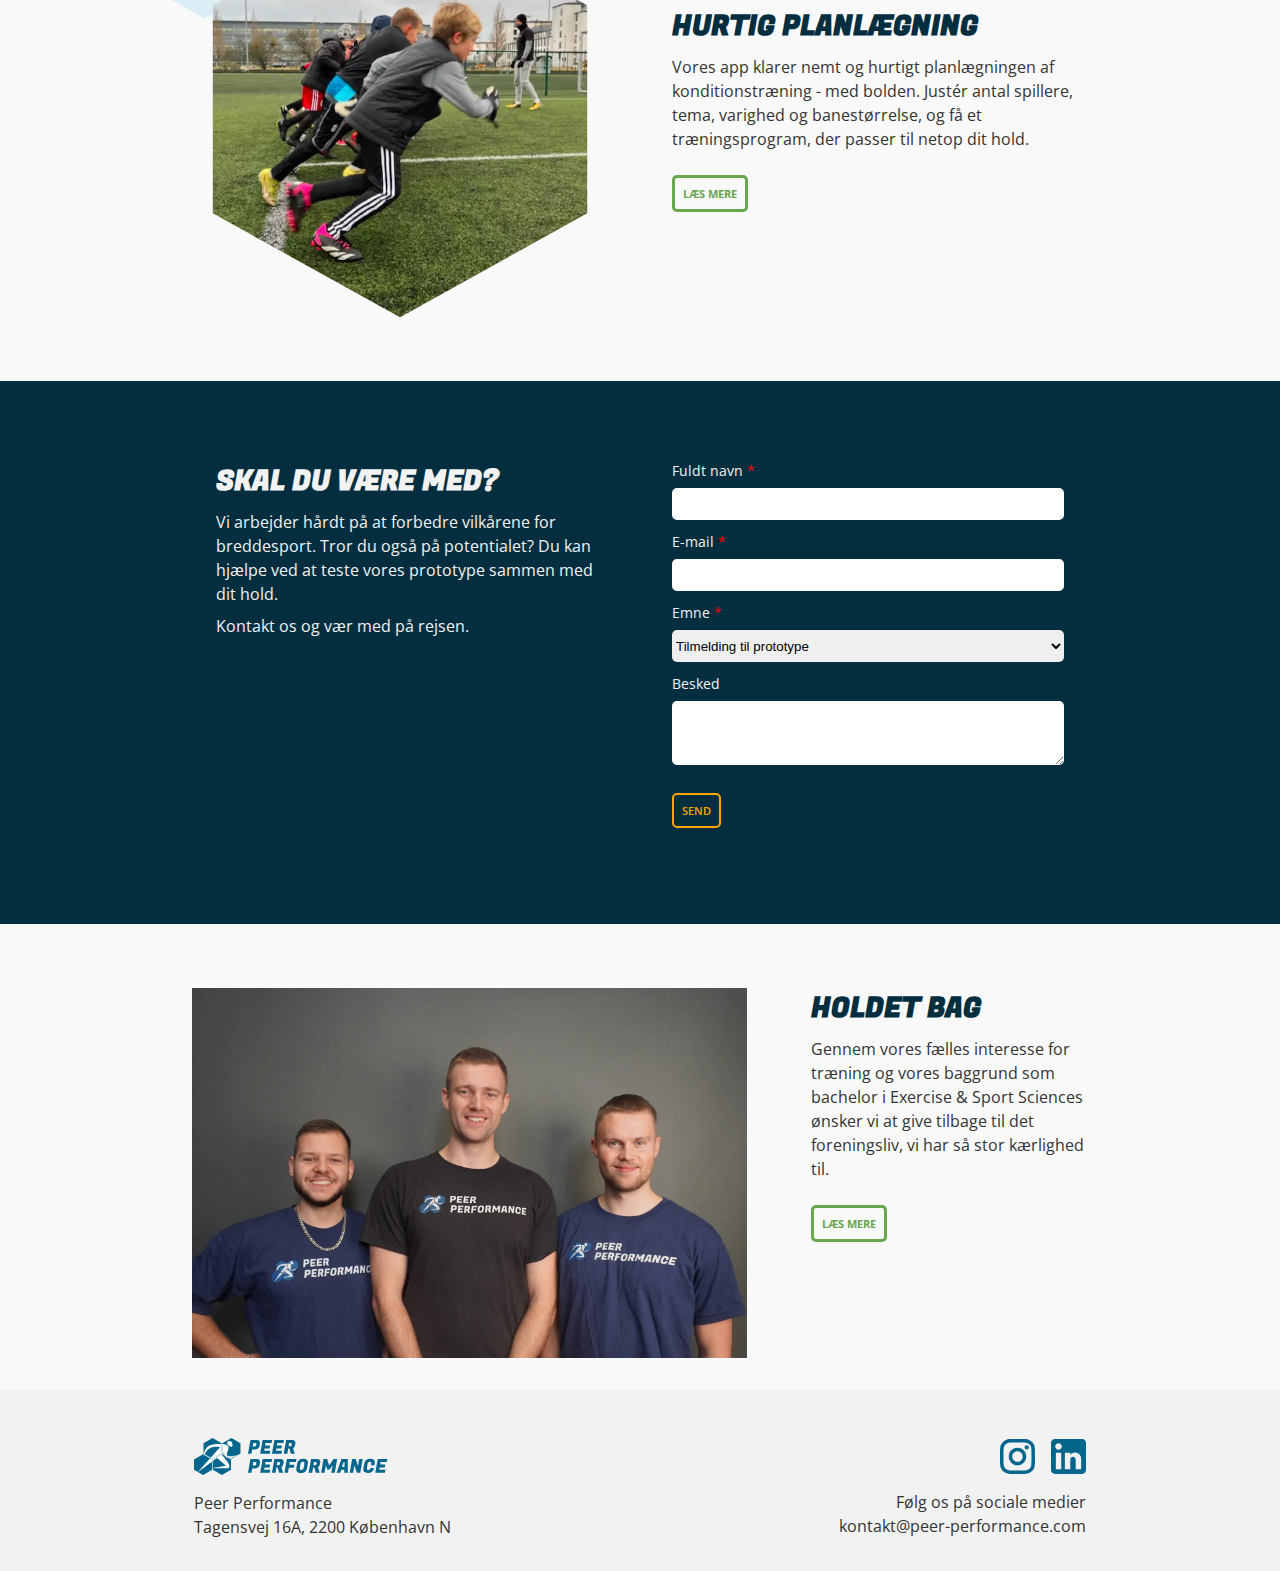
==== commit a327e6cd: "More adjustments" ====
--- a/index.html
+++ b/index.html
@@ -33,7 +33,7 @@
             <nav>
                 <ul class="menu">
                     <li><a href="app.html">App</a></li>
-                    <li><a href="community.html">Fællesskab</a></li>
+                    <!-- <li><a href="community.html">Fællesskab</a></li> -->
                     <li><a href="vision.html">Vision</a></li>
                     <li><a href="about.html">Om os</a></li>
                 </ul>
@@ -107,7 +107,7 @@
                             potentialet? Du kan hjælpe ved at teste
                             vores prototype sammen med dit hold.</p>
                         <p class="light_txt">Kontakt os og vær med på rejsen.</p>
-                        <a href="platform.html" class="knap_2">Læs mere</a>
+
                     </div>
                     <form action="succes.html" name="index-form">
                         <div class="form-felt">
@@ -147,7 +147,7 @@
 
         <article class="grid_2-1 space">
             <img src="img/webp/gruppe.webp" alt="Billede af Peer Performance Team">
-            <div class="flex_col">
+            <div class="flex_col space_top">
                 <h2>Holdet bag</h2>
                 <p>Gennem vores fælles interesse for træning og vores baggrund som bachelor i Exercise & Sport Sciences
                     ønsker vi at give
--- a/style.css
+++ b/style.css
@@ -521,18 +521,17 @@
 /***********************************  KNAPPER  ***********************************/
 
 button {
-  background-color: var(--yellow);
+  background-color: transparent;
+  border-color: var(--yellow);
   border-style: solid;
-  border-color: var(--yellow);
   border-radius: 5px;
-  padding: 0.5rem;
-
+  color: var(--yellow);
   font-family: "Open Sans", sans-serif;
   font-size: 0.7rem;
   font-weight: 600;
-  color: var(--white);
   text-transform: uppercase;
   width: fit-content;
+  padding: 0.5rem;
 }
 
 button:visited {
@@ -540,10 +539,10 @@
 }
 
 button:hover {
+  background-color: var(--yellow);
+  border-color: var(--yellow);
   border-style: solid;
-  border-color: var(--yellow);
-  background-color: transparent;
-  color: var(--yellow);
+  color: var(--midnight);
 }
 
 .button_luft {
@@ -612,6 +611,18 @@
   background-color: var(--green);
   color: var(--white);
 }
+.yellow {
+  border-color: var(--yellow);
+  color: var(--yellow);
+}
+
+.yellow:visited {
+  color: var(--yellow);
+}
+.yellow:hover {
+  background-color: var(--yellow);
+  color: var(--midnight);
+}
 
 /***********************************  FLEX + GRID  ***********************************/
 
@@ -650,6 +661,7 @@
   display: grid;
   grid-template-columns: 1fr 4fr;
   gap: 1rem;
+  align-self: start;
 }
 
 .grid_1-1-1_mobil {
@@ -834,6 +846,10 @@
     margin: 2rem 15%;
   }
 
+  .space_top {
+    margin-top: 0rem;
+  }
+
   .frame {
     padding: 2rem 2rem;
     border-radius: 5px;
@@ -859,7 +875,7 @@
     margin: 5rem 0;
   }
   h2 {
-    font-size: 2rem;
+    font-size: 1.75rem;
   }
   h3 {
     font-size: 1.25rem;
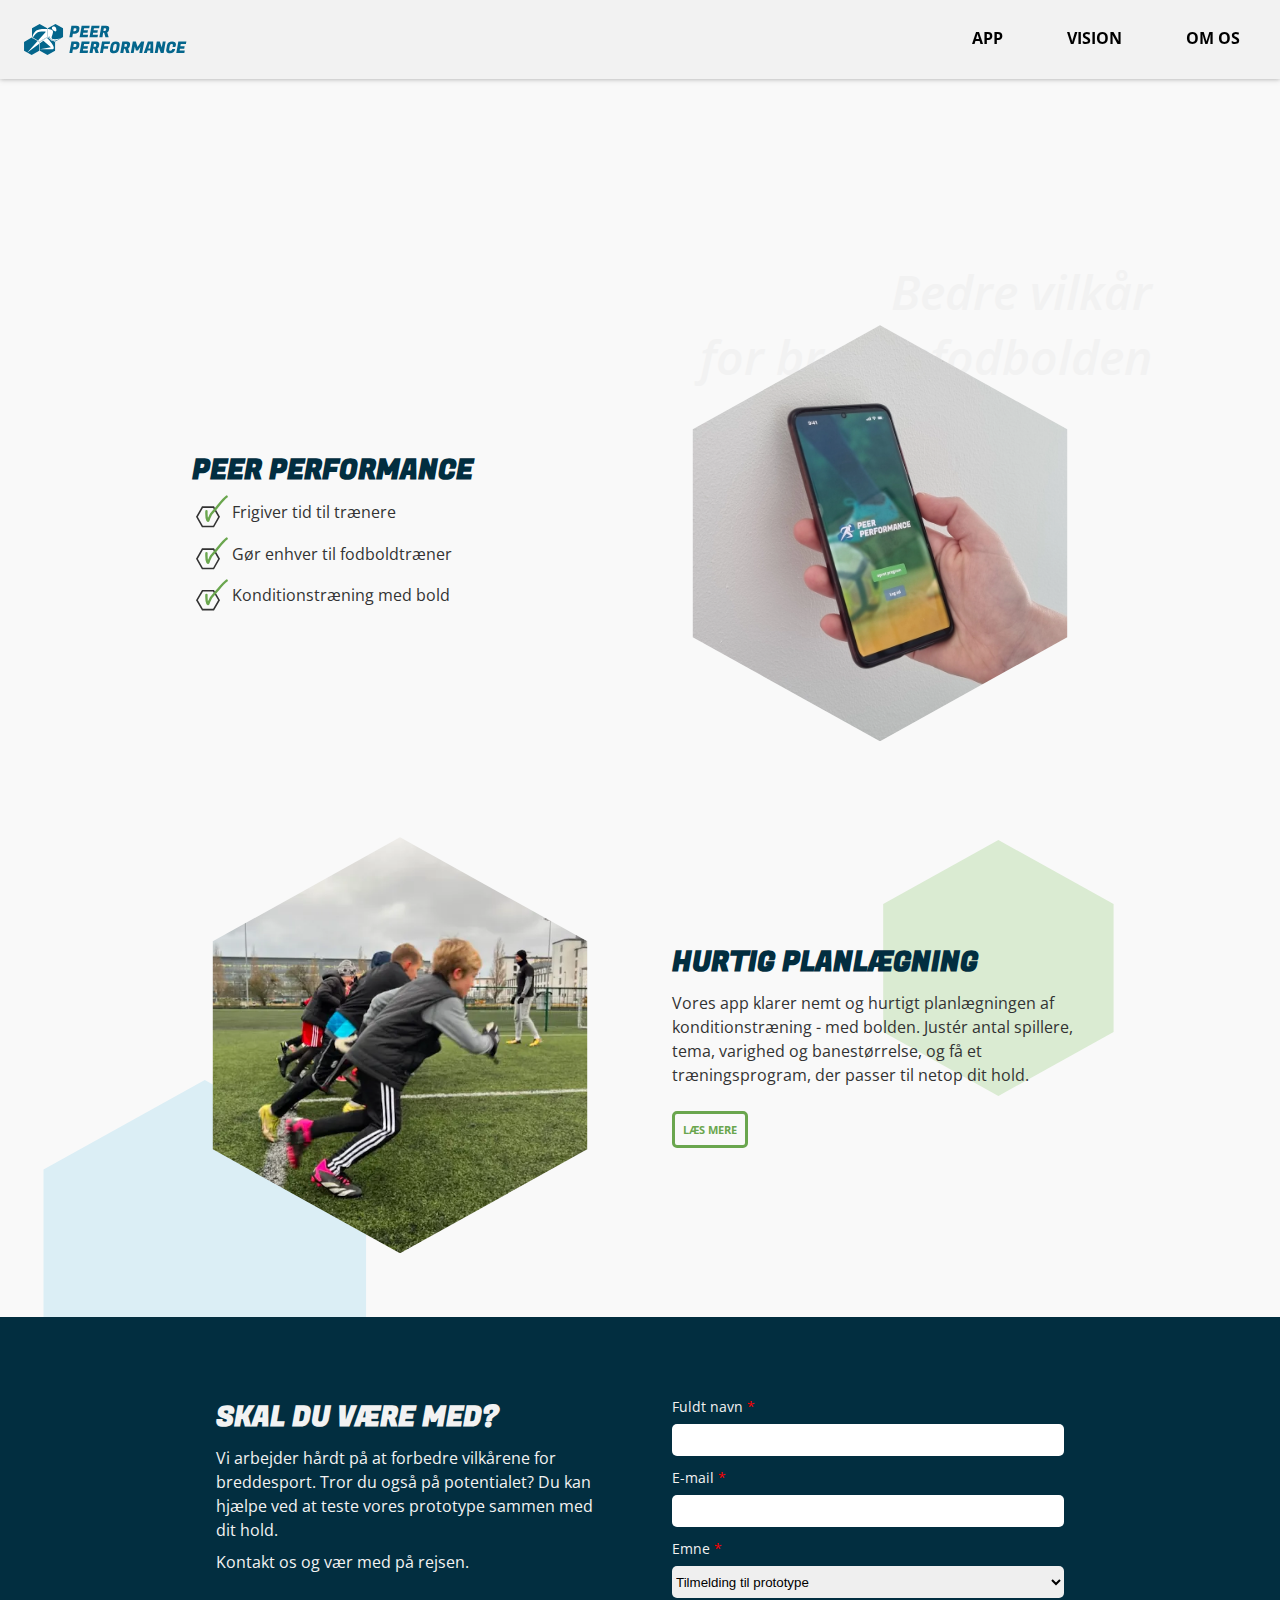
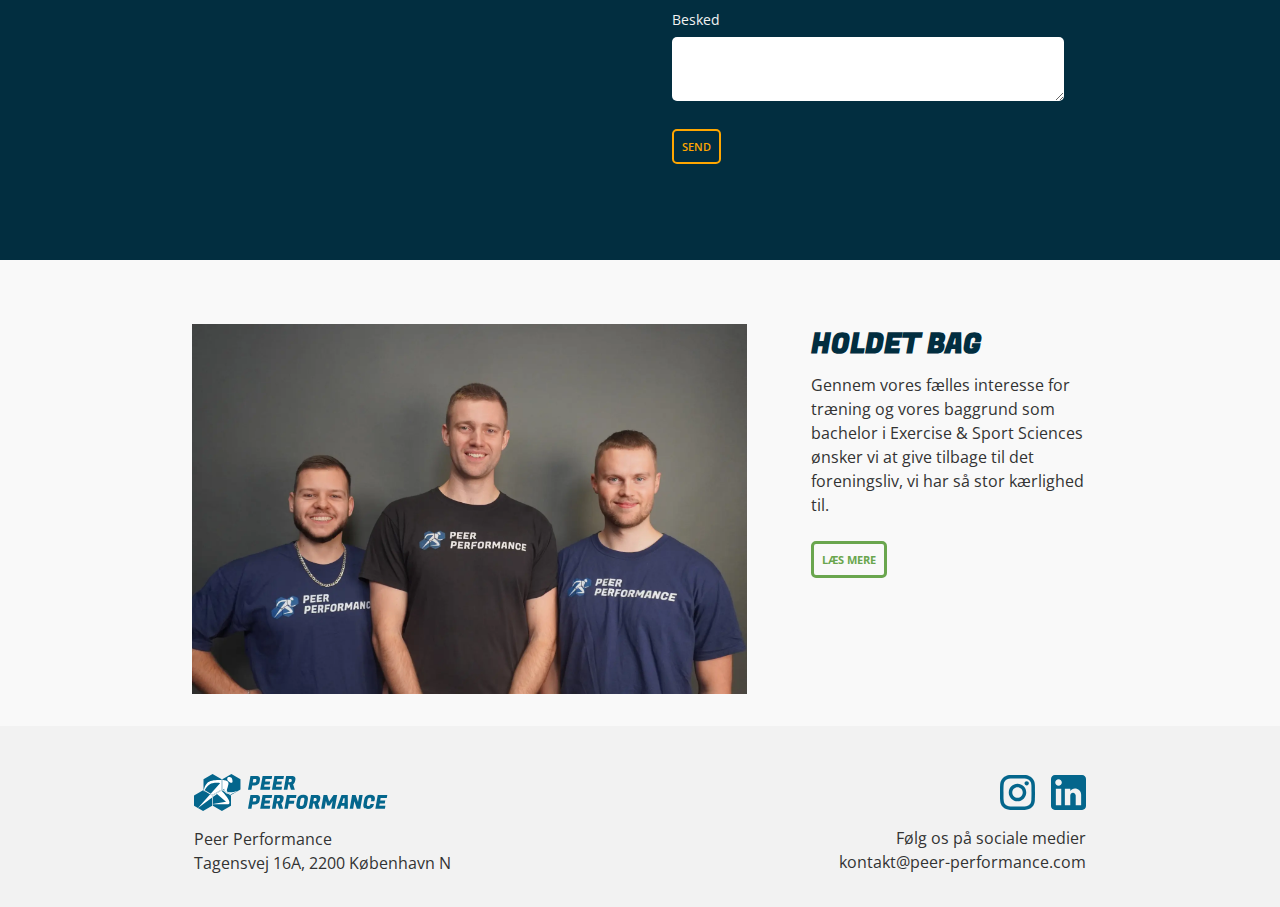
==== commit f0870f6a: "Adding fotos and video. Adjusting hex position to px" ====
--- a/index.html
+++ b/index.html
@@ -48,9 +48,11 @@
     <main>
 
         <article class="space_bottom">
-            <video autoplay muted loop class="video">
-                <source src="https://anikaborup.dk//kea/05_indhold/video_peer_performance/forsidevideo.mp4"
-                    type="video/mp4">
+            <video autoplay muted loop class="video video_mob">
+                <source src="https://www.sifski.dk/peer/video/forsidevideo_1920x1080.mp4" type="video/mp4">
+            </video>
+            <video autoplay muted loop class="video video_web">
+                <source src="https://www.sifski.dk/peer/video/forsidevideo_1920x600.mp4" type="video/mp4">
             </video>
             <div class="heading">
                 <h1 class="light_txt right_txt">Bedre vilkår <br> for breddefodbolden</h1>
@@ -59,7 +61,7 @@
 
         <article class=" grid_1-1 space">
             <div class="order ">
-                <img src="img/webp/bolde_i_net.webp" alt="Billede af fodbolde" class="hex">
+                <img src="img/webp/app_forside.webp" alt="Peer performance appen" class="hex">
             </div>
             <div class=" space_top">
                 <h2>Peer Performance</h2>
--- a/style.css
+++ b/style.css
@@ -63,6 +63,7 @@
 h1 {
   font-family: "Open Sans", sans-serif;
   font-size: 2rem;
+  font-weight: 600;
   font-style: italic;
 
   color: var(--midnight);
@@ -72,6 +73,7 @@
 h2 {
   font-family: "Fugaz One", sans-serif;
   font-size: 1.45rem;
+  font-weight: 600;
   text-transform: uppercase;
   color: var(--midnight);
   margin: 0;
@@ -80,6 +82,7 @@
 h3 {
   font-family: "Fugaz One", sans-serif;
   font-size: 1.25rem;
+  font-weight: 600;
   text-transform: uppercase;
   color: var(--midnight);
   margin: 0;
@@ -88,6 +91,7 @@
 h4 {
   font-family: "Open Sans", sans-serif;
   font-size: 1.5rem;
+  font-weight: 600;
   font-style: italic;
 
   text-align: center;
@@ -206,12 +210,43 @@
   width: 100%;
 }
 
+.video_mob {
+  display: block;
+}
+.video_web {
+  display: none;
+}
+
 .icon {
   width: 175%;
 }
 
 .contact img {
   margin: 0;
+}
+
+.sundby {
+  margin-top: 5%;
+}
+.forza {
+  margin-top: 5%;
+  padding: 5%;
+}
+
+/***********************************  HERO  ***********************************/
+
+.hero_1 {
+  background-image: linear-gradient(rgba(255, 255, 255, 0), rgba(184, 209, 220, 0.2), rgba(2, 46, 64, 0.9)), url(img/webp/gruppe_med_crop.webp);
+  background-size: 100%;
+  background-repeat: no-repeat;
+  aspect-ratio: 16/9;
+  display: flex;
+  align-items: flex-end;
+  padding: 0rem 2rem;
+}
+
+.hero_txt_1 {
+  color: var(--white);
 }
 
 /***********************************  BACKGROUNDS  ***********************************/
@@ -799,6 +834,16 @@
   .overlay-close {
     width: 50%;
   }
+
+  /* HERO */
+  .hero_1 {
+    background-image: linear-gradient(rgba(255, 255, 255, 0), rgba(2, 46, 64, 0.3), rgba(2, 46, 64, 0.9)), url(img/webp/gruppe_med_crop.webp);
+    padding: 1rem 5rem;
+  }
+
+  .hero_txt_1 {
+    font-size: 2rem;
+  }
 }
 
 /***********************************  DESKTOP  ***********************************/
@@ -965,12 +1010,17 @@
   /************** VIDEO + FOTO **************/
   .heading {
     position: absolute;
-    top: 50%;
+    top: 100px;
     right: 10%;
   }
   .video {
     margin: 0;
-    height: 90vh;
+  }
+  .video_mob {
+    display: none;
+  }
+  .video_web {
+    display: block;
   }
 
   /* .image {
@@ -982,26 +1032,14 @@
     /* margin: 0 auto 3rem; */
   }
 
-  /************** FOTO HOVER **************/
-  .person .image-container {
-    position: relative;
-    width: 100%;
-  }
-
-  .person .image-container .hover-img {
-    position: absolute;
-    top: -32px;
-    left: 0;
-    opacity: 0;
-    transition: opacity 0.3s ease-in-out;
-  }
-
-  .person .image-container:hover .hover-img {
-    opacity: 1;
-  }
-
-  .overlay-close {
-    width: 35%;
-    padding: 2rem 4rem;
-  }
-}
+  /* HERO */
+  .hero_1 {
+    background-image: linear-gradient(rgba(255, 255, 255, 0), rgba(2, 46, 64, 0.5), rgba(2, 46, 64, 0.9)), url(img/webp/gruppe_med_crop.webp);
+    padding: 5rem 1rem;
+  }
+
+  .hero_txt_1 {
+    font-size: 3rem;
+    font-weight: 700;
+  }
+}
--- a/hex.css
+++ b/hex.css
@@ -7,8 +7,9 @@
 
 .hex_bag {
   clip-path: polygon(50% 0, 95% 25%, 95% 75%, 50% 100%, 5% 75%, 5% 25%);
-  background-color: var(--brand);
+  background-color: var(--light_blue);
   width: 100%;
+  /* height: 100%; */
   padding: 3%;
 }
 
@@ -48,46 +49,38 @@
 
 .hex_index_1 {
   position: absolute;
-  top: 85%;
+  top: 480px;
   left: 68%;
   width: 47%;
 }
 .hex_index_2 {
   position: absolute;
-  top: 150%;
+  top: 880px;
   left: -21%;
   width: 78%;
 }
 
 .hex_app_1 {
   position: absolute;
-  top: 87%;
+  top: 380px;
   left: 40%;
   width: 61%;
 }
-.hex_app_2 {
-  position: absolute;
-  top: 510%;
-  left: 34%;
-  width: 65%;
-}
+
 .hex_vision_1 {
   position: absolute;
-  top: 70%;
+  top: 400px;
   left: -17%;
   width: 61%;
 }
 .hex_vision_2 {
   position: absolute;
-  top: 115%;
+  top: 990px;
   left: 70%;
   width: 33%;
 }
 .hex_vision_3 {
-  position: absolute;
-  top: 173%;
-  left: 58%;
-  width: 55%;
+  display: none;
 }
 
 /***********************************  TABLET  ***********************************/
@@ -98,19 +91,19 @@
   }
 
   .hex_index_1 {
-    top: 121%;
-    left: 67%;
+    top: 650px;
+    left: 75%;
     width: 20%;
   }
   .hex_index_2 {
-    top: 100%;
+    top: 910px;
     left: 2%;
     width: 28%;
   }
 
   .hex_app_1 {
-    top: 99%;
-    left: 20%;
+    top: 620px;
+    left: 50%;
     width: 21%;
   }
   .hex_app_2 {
@@ -119,14 +112,14 @@
     width: 20%;
   }
   .hex_vision_1 {
-    top: 70%;
-    left: 9%;
-    width: 20%;
+    top: 915px;
+    left: 76%;
+    width: 30%;
   }
 
   .hex_vision_2 {
-    top: 71%;
-    left: 74%;
+    top: 580px;
+    left: 4%;
     width: 35%;
   }
 
@@ -139,20 +132,20 @@
 
 @media (min-width: 1000px) {
   .hex_index_1 {
-    top: 85%;
+    top: 840px;
     left: 68%;
     width: 20%;
   }
   .hex_index_2 {
-    top: 140%;
+    top: 1080px;
     left: 2%;
     width: 28%;
   }
 
   .hex_app_1 {
-    top: 106%;
-    left: 20%;
-    width: 21%;
+    top: 1250px;
+    left: 49%;
+    width: 18%;
   }
   .hex_app_2 {
     top: 316%;
@@ -160,14 +153,14 @@
     width: 20%;
   }
   .hex_vision_1 {
-    top: 70%;
-    left: 9%;
+    top: 1580px;
+    left: 69%;
     width: 20%;
   }
 
   .hex_vision_2 {
-    top: 71%;
-    left: 74%;
+    top: 920px;
+    left: 4%;
     width: 35%;
   }
 }
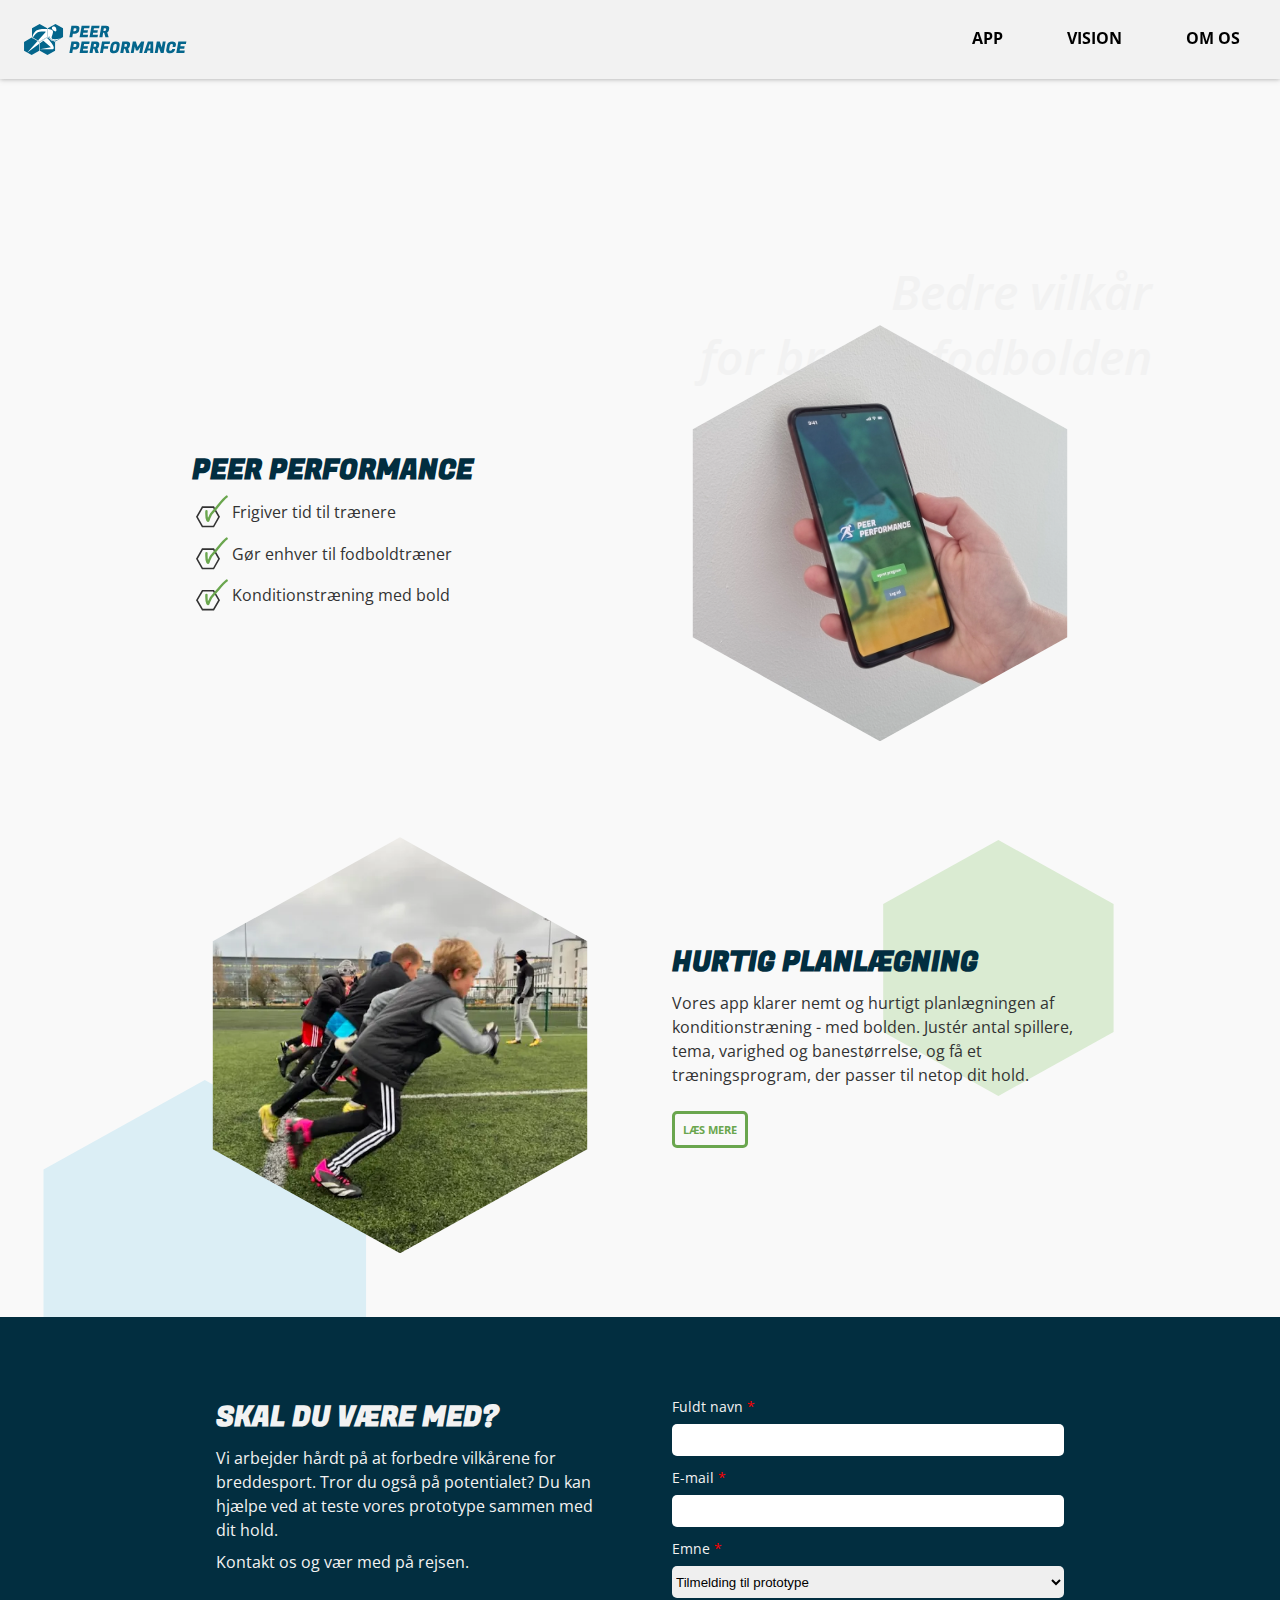
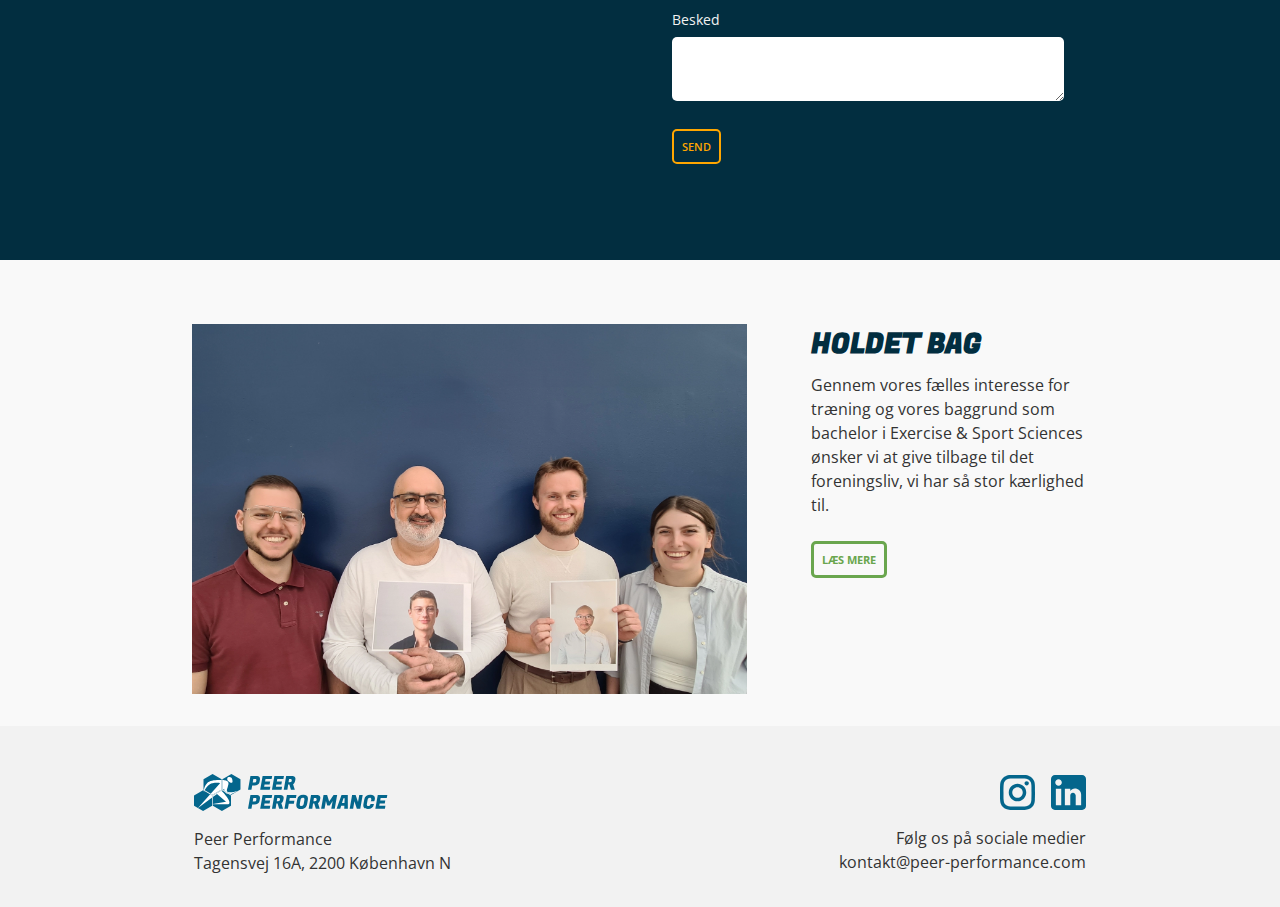
==== commit 9f02f5e4: "Adding hero images" ====
--- a/index.html
+++ b/index.html
@@ -148,7 +148,7 @@
         </article>
 
         <article class="grid_2-1 space">
-            <img src="img/webp/gruppe.webp" alt="Billede af Peer Performance Team">
+            <img src="img/webp/gruppe_blaa.webp" alt="Billede af Peer Performance Team">
             <div class="flex_col space_top">
                 <h2>Holdet bag</h2>
                 <p>Gennem vores fælles interesse for træning og vores baggrund som bachelor i Exercise & Sport Sciences
--- a/style.css
+++ b/style.css
@@ -235,6 +235,16 @@
 
 /***********************************  HERO  ***********************************/
 
+.hero_0 {
+  background-image: linear-gradient(rgba(255, 255, 255, 0), rgba(184, 209, 220, 0.2), rgba(2, 46, 64, 0.9)), url(img/webp/gruppe_forza.webp);
+  background-size: 100%;
+  background-repeat: no-repeat;
+  aspect-ratio: 16/9;
+  display: flex;
+  align-items: flex-end;
+  padding: 0rem 2rem;
+}
+
 .hero_1 {
   background-image: linear-gradient(rgba(255, 255, 255, 0), rgba(184, 209, 220, 0.2), rgba(2, 46, 64, 0.9)), url(img/webp/gruppe_med_crop.webp);
   background-size: 100%;
@@ -836,6 +846,10 @@
   }
 
   /* HERO */
+  .hero_0 {
+    background-image: linear-gradient(rgba(255, 255, 255, 0), rgba(2, 46, 64, 0.3), rgba(2, 46, 64, 0.9)), url(img/webp/gruppe_forza.webp);
+    padding: 1rem 5rem;
+  }
   .hero_1 {
     background-image: linear-gradient(rgba(255, 255, 255, 0), rgba(2, 46, 64, 0.3), rgba(2, 46, 64, 0.9)), url(img/webp/gruppe_med_crop.webp);
     padding: 1rem 5rem;
@@ -1033,9 +1047,15 @@
   }
 
   /* HERO */
+  .hero_0 {
+    background-image: linear-gradient(rgba(255, 255, 255, 0), rgba(2, 46, 64, 0.5), rgba(2, 46, 64, 0.9)), url(img/webp/gruppe_forza_crop.webp);
+    padding: 5rem 1rem;
+    aspect-ratio: 1920/600;
+  }
   .hero_1 {
-    background-image: linear-gradient(rgba(255, 255, 255, 0), rgba(2, 46, 64, 0.5), rgba(2, 46, 64, 0.9)), url(img/webp/gruppe_med_crop.webp);
+    background-image: linear-gradient(rgba(255, 255, 255, 0), rgba(2, 46, 64, 0.5), rgba(2, 46, 64, 0.9)), url(img/webp/gruppe_ude_crop.webp);
     padding: 5rem 1rem;
+    aspect-ratio: 1920/600;
   }
 
   .hero_txt_1 {
